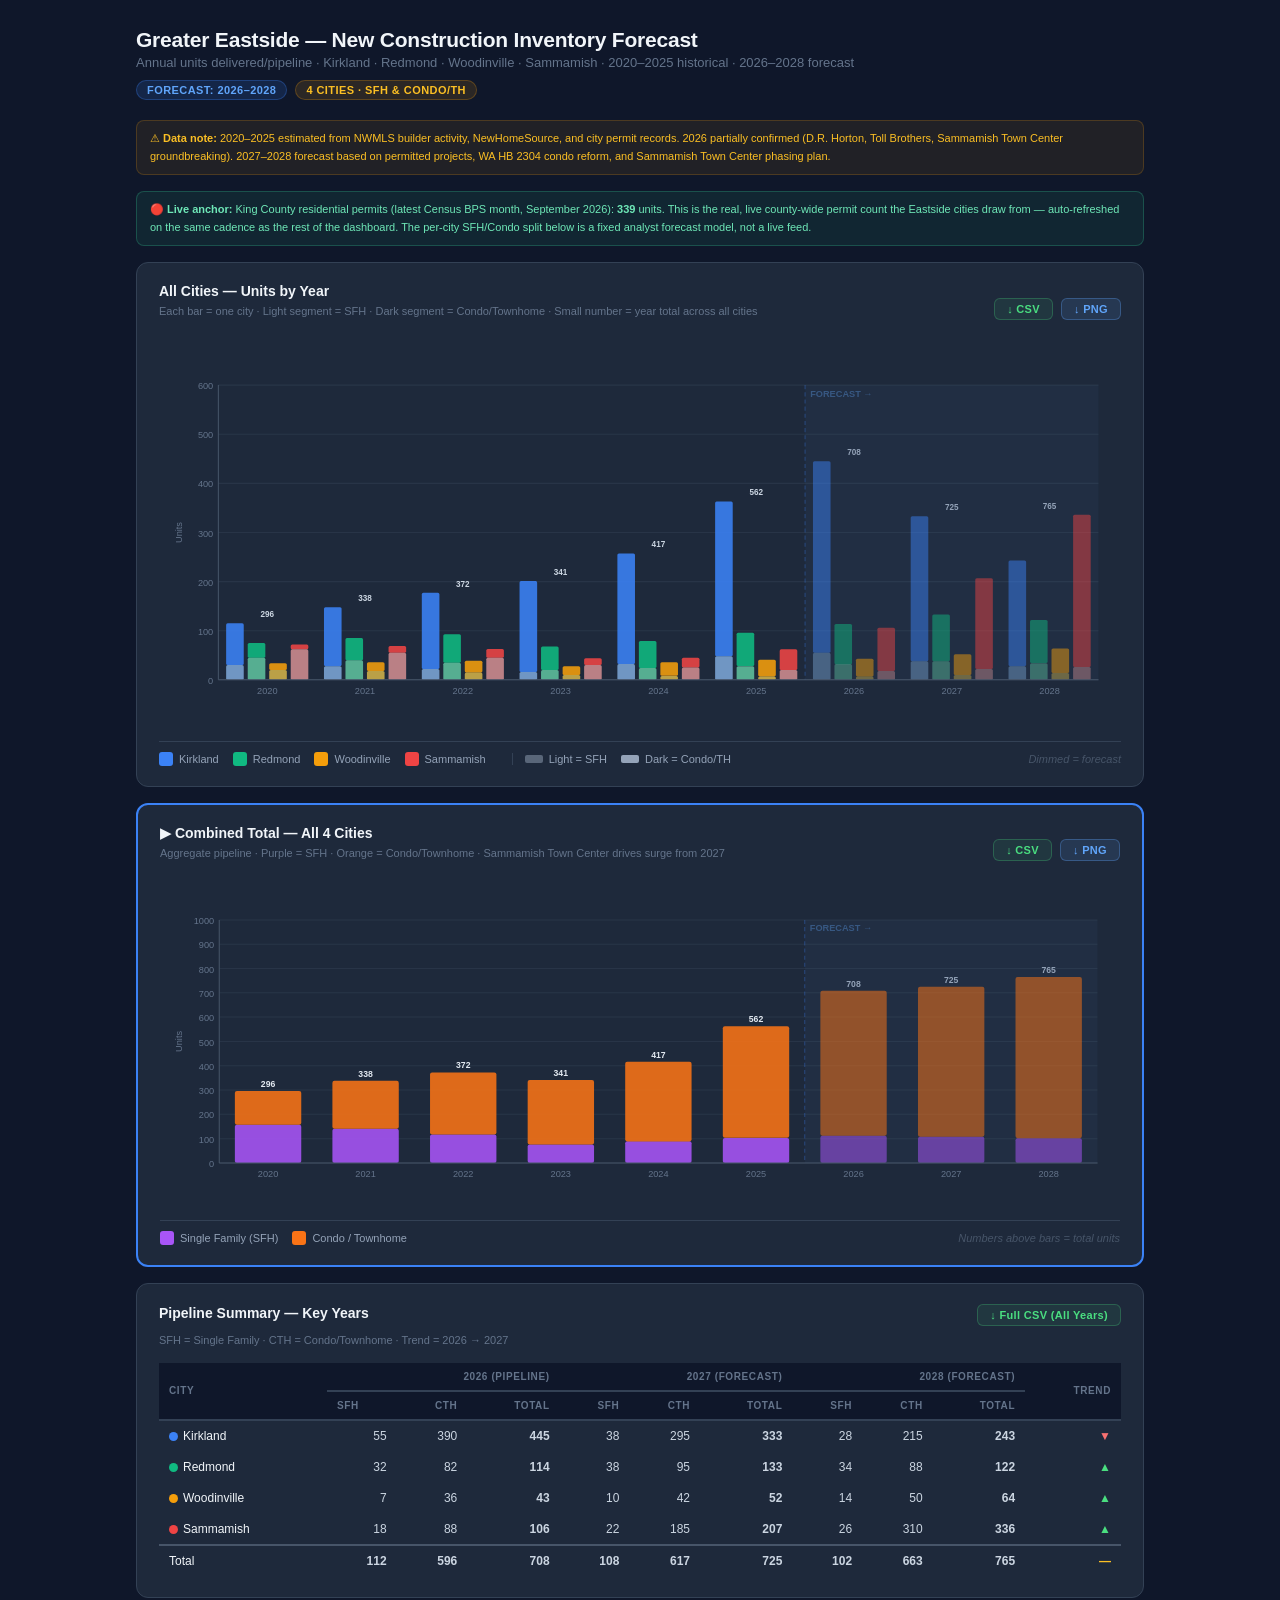
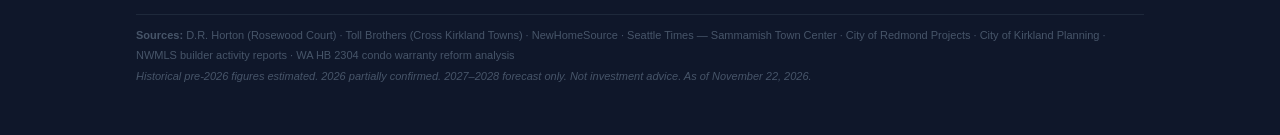
==== presentations/eastside_nc_forecast.html @ 2d275b0d "chore: auto-update economic data 2026-11-22 05:30 UTC" ====
<!DOCTYPE html>
<html lang="en">
<head>
<meta charset="UTF-8"/>
<title>Eastside New Construction Forecast 2026–2028</title>
<style>
*{margin:0;padding:0;box-sizing:border-box}
body{font-family:-apple-system,'Helvetica Neue',Arial,sans-serif;background:#0f172a;color:#e2e8f0;padding:28px 36px 48px;max-width:1080px;margin:0 auto}
h1{font-size:21px;font-weight:700;color:#f1f5f9;letter-spacing:-.01em}
.sub{font-size:13px;color:#64748b;margin-top:3px}
.badges{display:flex;gap:8px;margin-top:10px;flex-wrap:wrap}
.badge{font-size:11px;font-weight:600;padding:3px 10px;border-radius:20px;letter-spacing:.04em;text-transform:uppercase}
.bl{background:rgba(59,130,246,.15);color:#60a5fa;border:1px solid rgba(59,130,246,.3)}
.am{background:rgba(245,158,11,.12);color:#fbbf24;border:1px solid rgba(245,158,11,.25)}
.card{background:#1e293b;border:1px solid #334155;border-radius:12px;padding:20px 22px;margin-bottom:16px}
.card h2{font-size:14px;font-weight:600;color:#f1f5f9;margin-bottom:4px}
.csub{font-size:11px;color:#64748b;margin-bottom:14px;line-height:1.5}
.legrow{display:flex;gap:14px;margin-top:12px;padding-top:10px;border-top:1px solid #334155;flex-wrap:wrap;align-items:center}
.leg{display:flex;align-items:center;gap:6px;font-size:11px;color:#94a3b8}
.ll{width:14px;height:14px;border-radius:3px;flex-shrink:0}
.dlbtn{background:rgba(96,165,250,.12);border:1px solid rgba(96,165,250,.3);color:#60a5fa;font-size:11px;font-weight:600;padding:4px 12px;border-radius:6px;cursor:pointer;letter-spacing:.03em;flex-shrink:0}
.dlbtn:hover{background:rgba(96,165,250,.2)}
.csvbtn{background:rgba(74,222,128,.08);border:1px solid rgba(74,222,128,.25);color:#4ade80}
.csvbtn:hover{background:rgba(74,222,128,.16)}
.note{background:rgba(245,158,11,.08);border:1px solid rgba(245,158,11,.2);border-radius:8px;padding:9px 13px;font-size:11px;color:#fbbf24;margin-bottom:16px;line-height:1.6}
table{width:100%;border-collapse:collapse;font-size:12px}
th{background:#0f172a;color:#64748b;font-size:10px;text-transform:uppercase;letter-spacing:.06em;padding:8px 10px;text-align:right;border-bottom:2px solid #334155}
th:first-child{text-align:left}
td{padding:8px 10px;text-align:right;border-bottom:1px solid #1e293b;color:#cbd5e1}
td:first-child{text-align:left;color:#f1f5f9;font-weight:500}
.src{font-size:11px;color:#475569;line-height:1.9;padding-top:10px;border-top:1px solid #1e293b;margin-top:16px}
.src a{color:#60a5fa;text-decoration:none}
</style>
</head>
<body>

<div style="margin-bottom:20px">
  <h1>Greater Eastside — New Construction Inventory Forecast</h1>
  <div class="sub">Annual units delivered/pipeline &middot; Kirkland · Redmond · Woodinville · Sammamish &middot; 2020&ndash;2025 historical &middot; 2026&ndash;2028 forecast</div>
  <div class="badges">
    <span class="badge bl">Forecast: 2026&ndash;2028</span>
    <span class="badge am">4 Cities · SFH &amp; Condo/TH</span>
  </div>
</div>

<div class="note">
  &#9888; <strong>Data note:</strong> 2020&ndash;2025 estimated from NWMLS builder activity, NewHomeSource, and city permit records. 2026 partially confirmed (D.R. Horton, Toll Brothers, Sammamish Town Center groundbreaking). 2027&ndash;2028 forecast based on permitted projects, WA HB 2304 condo reform, and Sammamish Town Center phasing plan.
</div>

<!-- LIVE ANCHOR: auto-updated by scripts/update-data.js on the dashboard's data cadence -->
<div class="note" id="live-anchor" style="background:rgba(52,211,153,.08);border-color:rgba(52,211,153,.25);color:#6ee7b7" data-updated="2026-11-22">
  &#128308; <strong>Live anchor:</strong> King County residential permits (latest Census BPS month, <span id="kc-month">September 2026</span>): <strong id="kc-permits">339</strong> units.
  This is the real, live county-wide permit count the Eastside cities draw from &mdash; auto-refreshed on the same cadence as the rest of the dashboard. The per-city SFH/Condo split below is a fixed analyst forecast model, not a live feed.
</div>

<!-- CHART 1: GROUPED BY CITY -->
<div class="card">
  <div style="display:flex;align-items:center;justify-content:space-between;margin-bottom:2px">
    <div>
      <h2>All Cities — Units by Year</h2>
      <div class="csub">Each bar = one city &middot; Light segment = SFH &middot; Dark segment = Condo/Townhome &middot; Small number = year total across all cities</div>
    </div>
    <div style="display:flex;gap:8px">
      <button onclick="dlCSV('grouped')" class="dlbtn csvbtn">&#8595; CSV</button>
      <button onclick="dlChart('svg-grouped','Eastside_All_Cities_NC_Forecast.png')" class="dlbtn">&#8595; PNG</button>
    </div>
  </div>
  <svg id="svg-grouped" width="100%" viewBox="0 0 940 380" xmlns="http://www.w3.org/2000/svg"><line x1="58" y1="336.0" x2="918" y2="336.0" stroke="#334155" stroke-width="1" stroke-opacity="0.5"/><text x="53" y="340.0" text-anchor="end" fill="#64748b" font-size="9" font-family="-apple-system,sans-serif">0</text><line x1="58" y1="288.0" x2="918" y2="288.0" stroke="#334155" stroke-width="1" stroke-opacity="0.5"/><text x="53" y="292.0" text-anchor="end" fill="#64748b" font-size="9" font-family="-apple-system,sans-serif">100</text><line x1="58" y1="240.0" x2="918" y2="240.0" stroke="#334155" stroke-width="1" stroke-opacity="0.5"/><text x="53" y="244.0" text-anchor="end" fill="#64748b" font-size="9" font-family="-apple-system,sans-serif">200</text><line x1="58" y1="192.0" x2="918" y2="192.0" stroke="#334155" stroke-width="1" stroke-opacity="0.5"/><text x="53" y="196.0" text-anchor="end" fill="#64748b" font-size="9" font-family="-apple-system,sans-serif">300</text><line x1="58" y1="144.0" x2="918" y2="144.0" stroke="#334155" stroke-width="1" stroke-opacity="0.5"/><text x="53" y="148.0" text-anchor="end" fill="#64748b" font-size="9" font-family="-apple-system,sans-serif">400</text><line x1="58" y1="96.0" x2="918" y2="96.0" stroke="#334155" stroke-width="1" stroke-opacity="0.5"/><text x="53" y="100.0" text-anchor="end" fill="#64748b" font-size="9" font-family="-apple-system,sans-serif">500</text><line x1="58" y1="48.0" x2="918" y2="48.0" stroke="#334155" stroke-width="1" stroke-opacity="0.5"/><text x="53" y="52.0" text-anchor="end" fill="#64748b" font-size="9" font-family="-apple-system,sans-serif">600</text><rect x="631.3" y="48" width="286.7" height="288" fill="rgba(96,165,250,0.04)"/><line x1="631.3" y1="48" x2="631.3" y2="336" stroke="#3b82f6" stroke-width="1" stroke-dasharray="4,3" stroke-opacity="0.35"/><text x="636.3" y="60" fill="#60a5fa" fill-opacity="0.35" font-size="9" font-weight="600" font-family="-apple-system,sans-serif">FORECAST →</text><rect x="65.6" y="280.8" width="17.2" height="40.8" fill="#3b82f6" fill-opacity="0.88" rx="1.5"/><rect x="65.6" y="321.6" width="17.2" height="14.4" fill="#93c5fd" fill-opacity="0.7" rx="1.5"/><rect x="86.7" y="300.0" width="17.2" height="14.4" fill="#10b981" fill-opacity="0.88" rx="1.5"/><rect x="86.7" y="314.4" width="17.2" height="21.6" fill="#6ee7b7" fill-opacity="0.7" rx="1.5"/><rect x="107.7" y="319.7" width="17.2" height="6.7" fill="#f59e0b" fill-opacity="0.88" rx="1.5"/><rect x="107.7" y="326.4" width="17.2" height="9.6" fill="#fcd34d" fill-opacity="0.7" rx="1.5"/><rect x="128.7" y="301.4" width="17.2" height="4.8" fill="#ef4444" fill-opacity="0.88" rx="1.5"/><rect x="128.7" y="306.2" width="17.2" height="29.8" fill="#fca5a5" fill-opacity="0.7" rx="1.5"/><rect x="161.2" y="265.0" width="17.2" height="57.6" fill="#3b82f6" fill-opacity="0.88" rx="1.5"/><rect x="161.2" y="322.6" width="17.2" height="13.4" fill="#93c5fd" fill-opacity="0.7" rx="1.5"/><rect x="182.2" y="295.2" width="17.2" height="21.6" fill="#10b981" fill-opacity="0.88" rx="1.5"/><rect x="182.2" y="316.8" width="17.2" height="19.2" fill="#6ee7b7" fill-opacity="0.7" rx="1.5"/><rect x="203.2" y="318.7" width="17.2" height="8.6" fill="#f59e0b" fill-opacity="0.88" rx="1.5"/><rect x="203.2" y="327.4" width="17.2" height="8.6" fill="#fcd34d" fill-opacity="0.7" rx="1.5"/><rect x="224.3" y="302.9" width="17.2" height="6.7" fill="#ef4444" fill-opacity="0.88" rx="1.5"/><rect x="224.3" y="309.6" width="17.2" height="26.4" fill="#fca5a5" fill-opacity="0.7" rx="1.5"/><rect x="256.8" y="251.0" width="17.2" height="74.4" fill="#3b82f6" fill-opacity="0.88" rx="1.5"/><rect x="256.8" y="325.4" width="17.2" height="10.6" fill="#93c5fd" fill-opacity="0.7" rx="1.5"/><rect x="277.8" y="291.4" width="17.2" height="27.8" fill="#10b981" fill-opacity="0.88" rx="1.5"/><rect x="277.8" y="319.2" width="17.2" height="16.8" fill="#6ee7b7" fill-opacity="0.7" rx="1.5"/><rect x="298.8" y="317.3" width="17.2" height="11.5" fill="#f59e0b" fill-opacity="0.88" rx="1.5"/><rect x="298.8" y="328.8" width="17.2" height="7.2" fill="#fcd34d" fill-opacity="0.7" rx="1.5"/><rect x="319.8" y="305.8" width="17.2" height="8.6" fill="#ef4444" fill-opacity="0.88" rx="1.5"/><rect x="319.8" y="314.4" width="17.2" height="21.6" fill="#fca5a5" fill-opacity="0.7" rx="1.5"/><rect x="352.3" y="239.5" width="17.2" height="88.8" fill="#3b82f6" fill-opacity="0.88" rx="1.5"/><rect x="352.3" y="328.3" width="17.2" height="7.7" fill="#93c5fd" fill-opacity="0.7" rx="1.5"/><rect x="373.3" y="303.4" width="17.2" height="23.0" fill="#10b981" fill-opacity="0.88" rx="1.5"/><rect x="373.3" y="326.4" width="17.2" height="9.6" fill="#6ee7b7" fill-opacity="0.7" rx="1.5"/><rect x="394.4" y="322.6" width="17.2" height="8.6" fill="#f59e0b" fill-opacity="0.88" rx="1.5"/><rect x="394.4" y="331.2" width="17.2" height="4.8" fill="#fcd34d" fill-opacity="0.7" rx="1.5"/><rect x="415.4" y="314.9" width="17.2" height="6.7" fill="#ef4444" fill-opacity="0.88" rx="1.5"/><rect x="415.4" y="321.6" width="17.2" height="14.4" fill="#fca5a5" fill-opacity="0.7" rx="1.5"/><rect x="447.9" y="212.6" width="17.2" height="108.0" fill="#3b82f6" fill-opacity="0.88" rx="1.5"/><rect x="447.9" y="320.6" width="17.2" height="15.4" fill="#93c5fd" fill-opacity="0.7" rx="1.5"/><rect x="468.9" y="298.1" width="17.2" height="26.4" fill="#10b981" fill-opacity="0.88" rx="1.5"/><rect x="468.9" y="324.5" width="17.2" height="11.5" fill="#6ee7b7" fill-opacity="0.7" rx="1.5"/><rect x="489.9" y="318.7" width="17.2" height="13.4" fill="#f59e0b" fill-opacity="0.88" rx="1.5"/><rect x="489.9" y="332.2" width="17.2" height="3.8" fill="#fcd34d" fill-opacity="0.7" rx="1.5"/><rect x="510.9" y="314.4" width="17.2" height="9.6" fill="#ef4444" fill-opacity="0.88" rx="1.5"/><rect x="510.9" y="324.0" width="17.2" height="12.0" fill="#fca5a5" fill-opacity="0.7" rx="1.5"/><rect x="543.4" y="161.8" width="17.2" height="151.2" fill="#3b82f6" fill-opacity="0.88" rx="1.5"/><rect x="543.4" y="313.0" width="17.2" height="23.0" fill="#93c5fd" fill-opacity="0.7" rx="1.5"/><rect x="564.4" y="289.9" width="17.2" height="32.6" fill="#10b981" fill-opacity="0.88" rx="1.5"/><rect x="564.4" y="322.6" width="17.2" height="13.4" fill="#6ee7b7" fill-opacity="0.7" rx="1.5"/><rect x="585.5" y="316.3" width="17.2" height="16.3" fill="#f59e0b" fill-opacity="0.88" rx="1.5"/><rect x="585.5" y="332.6" width="17.2" height="3.4" fill="#fcd34d" fill-opacity="0.7" rx="1.5"/><rect x="606.5" y="306.2" width="17.2" height="20.2" fill="#ef4444" fill-opacity="0.88" rx="1.5"/><rect x="606.5" y="326.4" width="17.2" height="9.6" fill="#fca5a5" fill-opacity="0.7" rx="1.5"/><rect x="639.0" y="122.4" width="17.2" height="187.2" fill="#3b82f6" fill-opacity="0.48" rx="1.5"/><rect x="639.0" y="309.6" width="17.2" height="26.4" fill="#93c5fd" fill-opacity="0.35" rx="1.5"/><rect x="660.0" y="281.3" width="17.2" height="39.4" fill="#10b981" fill-opacity="0.48" rx="1.5"/><rect x="660.0" y="320.6" width="17.2" height="15.4" fill="#6ee7b7" fill-opacity="0.35" rx="1.5"/><rect x="681.0" y="315.4" width="17.2" height="17.3" fill="#f59e0b" fill-opacity="0.48" rx="1.5"/><rect x="681.0" y="332.6" width="17.2" height="3.4" fill="#fcd34d" fill-opacity="0.35" rx="1.5"/><rect x="702.0" y="285.1" width="17.2" height="42.2" fill="#ef4444" fill-opacity="0.48" rx="1.5"/><rect x="702.0" y="327.4" width="17.2" height="8.6" fill="#fca5a5" fill-opacity="0.35" rx="1.5"/><rect x="734.5" y="176.2" width="17.2" height="141.6" fill="#3b82f6" fill-opacity="0.48" rx="1.5"/><rect x="734.5" y="317.8" width="17.2" height="18.2" fill="#93c5fd" fill-opacity="0.35" rx="1.5"/><rect x="755.6" y="272.2" width="17.2" height="45.6" fill="#10b981" fill-opacity="0.48" rx="1.5"/><rect x="755.6" y="317.8" width="17.2" height="18.2" fill="#6ee7b7" fill-opacity="0.35" rx="1.5"/><rect x="776.6" y="311.0" width="17.2" height="20.2" fill="#f59e0b" fill-opacity="0.48" rx="1.5"/><rect x="776.6" y="331.2" width="17.2" height="4.8" fill="#fcd34d" fill-opacity="0.35" rx="1.5"/><rect x="797.6" y="236.6" width="17.2" height="88.8" fill="#ef4444" fill-opacity="0.48" rx="1.5"/><rect x="797.6" y="325.4" width="17.2" height="10.6" fill="#fca5a5" fill-opacity="0.35" rx="1.5"/><rect x="830.1" y="219.4" width="17.2" height="103.2" fill="#3b82f6" fill-opacity="0.48" rx="1.5"/><rect x="830.1" y="322.6" width="17.2" height="13.4" fill="#93c5fd" fill-opacity="0.35" rx="1.5"/><rect x="851.1" y="277.4" width="17.2" height="42.2" fill="#10b981" fill-opacity="0.48" rx="1.5"/><rect x="851.1" y="319.7" width="17.2" height="16.3" fill="#6ee7b7" fill-opacity="0.35" rx="1.5"/><rect x="872.1" y="305.3" width="17.2" height="24.0" fill="#f59e0b" fill-opacity="0.48" rx="1.5"/><rect x="872.1" y="329.3" width="17.2" height="6.7" fill="#fcd34d" fill-opacity="0.35" rx="1.5"/><rect x="893.2" y="174.7" width="17.2" height="148.8" fill="#ef4444" fill-opacity="0.48" rx="1.5"/><rect x="893.2" y="323.5" width="17.2" height="12.5" fill="#fca5a5" fill-opacity="0.35" rx="1.5"/><text x="105.8" y="274.8" text-anchor="middle" fill="#cbd5e1" font-size="8" font-weight="600" font-family="-apple-system,sans-serif">296</text><text x="201.3" y="259.0" text-anchor="middle" fill="#cbd5e1" font-size="8" font-weight="600" font-family="-apple-system,sans-serif">338</text><text x="296.9" y="245.0" text-anchor="middle" fill="#cbd5e1" font-size="8" font-weight="600" font-family="-apple-system,sans-serif">372</text><text x="392.4" y="233.5" text-anchor="middle" fill="#cbd5e1" font-size="8" font-weight="600" font-family="-apple-system,sans-serif">341</text><text x="488.0" y="206.6" text-anchor="middle" fill="#cbd5e1" font-size="8" font-weight="600" font-family="-apple-system,sans-serif">417</text><text x="583.6" y="155.8" text-anchor="middle" fill="#cbd5e1" font-size="8" font-weight="600" font-family="-apple-system,sans-serif">562</text><text x="679.1" y="116.4" text-anchor="middle" fill="#94a3b8" font-size="8" font-weight="600" font-family="-apple-system,sans-serif">708</text><text x="774.7" y="170.2" text-anchor="middle" fill="#94a3b8" font-size="8" font-weight="600" font-family="-apple-system,sans-serif">725</text><text x="870.2" y="168.7" text-anchor="middle" fill="#94a3b8" font-size="8" font-weight="600" font-family="-apple-system,sans-serif">765</text><text x="105.8" y="350" text-anchor="middle" fill="#64748b" font-size="9" font-family="-apple-system,sans-serif">2020</text><text x="201.3" y="350" text-anchor="middle" fill="#64748b" font-size="9" font-family="-apple-system,sans-serif">2021</text><text x="296.9" y="350" text-anchor="middle" fill="#64748b" font-size="9" font-family="-apple-system,sans-serif">2022</text><text x="392.4" y="350" text-anchor="middle" fill="#64748b" font-size="9" font-family="-apple-system,sans-serif">2023</text><text x="488.0" y="350" text-anchor="middle" fill="#64748b" font-size="9" font-family="-apple-system,sans-serif">2024</text><text x="583.6" y="350" text-anchor="middle" fill="#64748b" font-size="9" font-family="-apple-system,sans-serif">2025</text><text x="679.1" y="350" text-anchor="middle" fill="#64748b" font-size="9" font-family="-apple-system,sans-serif">2026</text><text x="774.7" y="350" text-anchor="middle" fill="#64748b" font-size="9" font-family="-apple-system,sans-serif">2027</text><text x="870.2" y="350" text-anchor="middle" fill="#64748b" font-size="9" font-family="-apple-system,sans-serif">2028</text><line x1="58" y1="48" x2="58" y2="336" stroke="#475569" stroke-width="1"/><line x1="58" y1="336" x2="918" y2="336" stroke="#475569" stroke-width="1"/><text x="18" y="196" text-anchor="middle" fill="#64748b" font-size="9" font-family="-apple-system,sans-serif" transform="rotate(-90,18,192)">Units</text></svg>
  <div class="legrow">
    <div class="leg"><div class="ll" style="background:#3b82f6"></div>Kirkland</div><div class="leg"><div class="ll" style="background:#10b981"></div>Redmond</div><div class="leg"><div class="ll" style="background:#f59e0b"></div>Woodinville</div><div class="leg"><div class="ll" style="background:#ef4444"></div>Sammamish</div>
    <div class="leg" style="margin-left:12px;padding-left:12px;border-left:1px solid #334155">
      <div style="width:18px;height:8px;background:#94a3b8;opacity:.5;border-radius:2px"></div>Light = SFH
    </div>
    <div class="leg">
      <div style="width:18px;height:8px;background:#94a3b8;border-radius:2px"></div>Dark = Condo/TH
    </div>
    <div class="leg" style="margin-left:auto;font-style:italic;color:#475569">Dimmed = forecast</div>
  </div>
</div>

<!-- CHART 2: COMBINED TOTALS -->
<div class="card" style="border:2px solid #3b82f6">
  <div style="display:flex;align-items:center;justify-content:space-between;margin-bottom:2px">
    <div>
      <h2>&#9654; Combined Total — All 4 Cities</h2>
      <div class="csub">Aggregate pipeline &middot; Purple = SFH &middot; Orange = Condo/Townhome &middot; Sammamish Town Center drives surge from 2027</div>
    </div>
    <div style="display:flex;gap:8px">
      <button onclick="dlCSV('combined')" class="dlbtn csvbtn">&#8595; CSV</button>
      <button onclick="dlChart('svg-combined','Eastside_Combined_NC_Forecast.png')" class="dlbtn">&#8595; PNG</button>
    </div>
  </div>
  <svg id="svg-combined" width="100%" viewBox="0 0 940 320" xmlns="http://www.w3.org/2000/svg"><line x1="58" y1="280.0" x2="918" y2="280.0" stroke="#334155" stroke-width="1" stroke-opacity="0.5"/><text x="53" y="284.0" text-anchor="end" fill="#64748b" font-size="9" font-family="-apple-system,sans-serif">0</text><line x1="58" y1="256.2" x2="918" y2="256.2" stroke="#334155" stroke-width="1" stroke-opacity="0.5"/><text x="53" y="260.2" text-anchor="end" fill="#64748b" font-size="9" font-family="-apple-system,sans-serif">100</text><line x1="58" y1="232.4" x2="918" y2="232.4" stroke="#334155" stroke-width="1" stroke-opacity="0.5"/><text x="53" y="236.4" text-anchor="end" fill="#64748b" font-size="9" font-family="-apple-system,sans-serif">200</text><line x1="58" y1="208.6" x2="918" y2="208.6" stroke="#334155" stroke-width="1" stroke-opacity="0.5"/><text x="53" y="212.6" text-anchor="end" fill="#64748b" font-size="9" font-family="-apple-system,sans-serif">300</text><line x1="58" y1="184.8" x2="918" y2="184.8" stroke="#334155" stroke-width="1" stroke-opacity="0.5"/><text x="53" y="188.8" text-anchor="end" fill="#64748b" font-size="9" font-family="-apple-system,sans-serif">400</text><line x1="58" y1="161.0" x2="918" y2="161.0" stroke="#334155" stroke-width="1" stroke-opacity="0.5"/><text x="53" y="165.0" text-anchor="end" fill="#64748b" font-size="9" font-family="-apple-system,sans-serif">500</text><line x1="58" y1="137.2" x2="918" y2="137.2" stroke="#334155" stroke-width="1" stroke-opacity="0.5"/><text x="53" y="141.2" text-anchor="end" fill="#64748b" font-size="9" font-family="-apple-system,sans-serif">600</text><line x1="58" y1="113.4" x2="918" y2="113.4" stroke="#334155" stroke-width="1" stroke-opacity="0.5"/><text x="53" y="117.4" text-anchor="end" fill="#64748b" font-size="9" font-family="-apple-system,sans-serif">700</text><line x1="58" y1="89.6" x2="918" y2="89.6" stroke="#334155" stroke-width="1" stroke-opacity="0.5"/><text x="53" y="93.6" text-anchor="end" fill="#64748b" font-size="9" font-family="-apple-system,sans-serif">800</text><line x1="58" y1="65.8" x2="918" y2="65.8" stroke="#334155" stroke-width="1" stroke-opacity="0.5"/><text x="53" y="69.8" text-anchor="end" fill="#64748b" font-size="9" font-family="-apple-system,sans-serif">900</text><line x1="58" y1="42.0" x2="918" y2="42.0" stroke="#334155" stroke-width="1" stroke-opacity="0.5"/><text x="53" y="46.0" text-anchor="end" fill="#64748b" font-size="9" font-family="-apple-system,sans-serif">1000</text><rect x="631.3" y="42" width="286.7" height="238" fill="rgba(96,165,250,0.04)"/><line x1="631.3" y1="42" x2="631.3" y2="280" stroke="#3b82f6" stroke-width="1" stroke-dasharray="4,3" stroke-opacity="0.35"/><text x="636.3" y="53" fill="#60a5fa" fill-opacity="0.35" font-size="9" font-weight="600" font-family="-apple-system,sans-serif">FORECAST →</text><rect x="73.3" y="242.6" width="65.0" height="37.4" fill="#a855f7" fill-opacity="0.88" rx="2"/><rect x="73.3" y="209.6" width="65.0" height="33.1" fill="#f97316" fill-opacity="0.88" rx="2"/><text x="105.8" y="205.6" text-anchor="middle" fill="#e2e8f0" font-size="8.5" font-weight="600" font-family="-apple-system,sans-serif">296</text><rect x="168.8" y="246.4" width="65.0" height="33.6" fill="#a855f7" fill-opacity="0.88" rx="2"/><rect x="168.8" y="199.6" width="65.0" height="46.9" fill="#f97316" fill-opacity="0.88" rx="2"/><text x="201.3" y="195.6" text-anchor="middle" fill="#e2e8f0" font-size="8.5" font-weight="600" font-family="-apple-system,sans-serif">338</text><rect x="264.4" y="252.2" width="65.0" height="27.8" fill="#a855f7" fill-opacity="0.88" rx="2"/><rect x="264.4" y="191.5" width="65.0" height="60.7" fill="#f97316" fill-opacity="0.88" rx="2"/><text x="296.9" y="187.5" text-anchor="middle" fill="#e2e8f0" font-size="8.5" font-weight="600" font-family="-apple-system,sans-serif">372</text><rect x="360.0" y="261.9" width="65.0" height="18.1" fill="#a855f7" fill-opacity="0.88" rx="2"/><rect x="360.0" y="198.8" width="65.0" height="63.1" fill="#f97316" fill-opacity="0.88" rx="2"/><text x="392.4" y="194.8" text-anchor="middle" fill="#e2e8f0" font-size="8.5" font-weight="600" font-family="-apple-system,sans-serif">341</text><rect x="455.5" y="258.8" width="65.0" height="21.2" fill="#a855f7" fill-opacity="0.88" rx="2"/><rect x="455.5" y="180.8" width="65.0" height="78.1" fill="#f97316" fill-opacity="0.88" rx="2"/><text x="488.0" y="176.8" text-anchor="middle" fill="#e2e8f0" font-size="8.5" font-weight="600" font-family="-apple-system,sans-serif">417</text><rect x="551.1" y="255.5" width="65.0" height="24.5" fill="#a855f7" fill-opacity="0.88" rx="2"/><rect x="551.1" y="146.2" width="65.0" height="109.2" fill="#f97316" fill-opacity="0.88" rx="2"/><text x="583.6" y="142.2" text-anchor="middle" fill="#e2e8f0" font-size="8.5" font-weight="600" font-family="-apple-system,sans-serif">562</text><rect x="646.6" y="253.3" width="65.0" height="26.7" fill="#a855f7" fill-opacity="0.52" rx="2"/><rect x="646.6" y="111.5" width="65.0" height="141.8" fill="#f97316" fill-opacity="0.52" rx="2"/><text x="679.1" y="107.5" text-anchor="middle" fill="#94a3b8" font-size="8.5" font-weight="600" font-family="-apple-system,sans-serif">708</text><rect x="742.2" y="254.3" width="65.0" height="25.7" fill="#a855f7" fill-opacity="0.52" rx="2"/><rect x="742.2" y="107.5" width="65.0" height="146.8" fill="#f97316" fill-opacity="0.52" rx="2"/><text x="774.7" y="103.5" text-anchor="middle" fill="#94a3b8" font-size="8.5" font-weight="600" font-family="-apple-system,sans-serif">725</text><rect x="837.7" y="255.7" width="65.0" height="24.3" fill="#a855f7" fill-opacity="0.52" rx="2"/><rect x="837.7" y="97.9" width="65.0" height="157.8" fill="#f97316" fill-opacity="0.52" rx="2"/><text x="870.2" y="93.9" text-anchor="middle" fill="#94a3b8" font-size="8.5" font-weight="600" font-family="-apple-system,sans-serif">765</text><text x="105.8" y="294" text-anchor="middle" fill="#64748b" font-size="9" font-family="-apple-system,sans-serif">2020</text><text x="201.3" y="294" text-anchor="middle" fill="#64748b" font-size="9" font-family="-apple-system,sans-serif">2021</text><text x="296.9" y="294" text-anchor="middle" fill="#64748b" font-size="9" font-family="-apple-system,sans-serif">2022</text><text x="392.4" y="294" text-anchor="middle" fill="#64748b" font-size="9" font-family="-apple-system,sans-serif">2023</text><text x="488.0" y="294" text-anchor="middle" fill="#64748b" font-size="9" font-family="-apple-system,sans-serif">2024</text><text x="583.6" y="294" text-anchor="middle" fill="#64748b" font-size="9" font-family="-apple-system,sans-serif">2025</text><text x="679.1" y="294" text-anchor="middle" fill="#64748b" font-size="9" font-family="-apple-system,sans-serif">2026</text><text x="774.7" y="294" text-anchor="middle" fill="#64748b" font-size="9" font-family="-apple-system,sans-serif">2027</text><text x="870.2" y="294" text-anchor="middle" fill="#64748b" font-size="9" font-family="-apple-system,sans-serif">2028</text><line x1="58" y1="42" x2="58" y2="280" stroke="#475569" stroke-width="1"/><line x1="58" y1="280" x2="918" y2="280" stroke="#475569" stroke-width="1"/><text x="18" y="165" text-anchor="middle" fill="#64748b" font-size="9" font-family="-apple-system,sans-serif" transform="rotate(-90,18,161)">Units</text></svg>
  <div class="legrow">
    <div class="leg"><div class="ll" style="background:#a855f7"></div>Single Family (SFH)</div>
    <div class="leg"><div class="ll" style="background:#f97316"></div>Condo / Townhome</div>
    <div class="leg" style="margin-left:auto;font-style:italic;color:#475569">Numbers above bars = total units</div>
  </div>
</div>

<!-- SUMMARY TABLE -->
<div class="card">
  <div style="display:flex;align-items:center;justify-content:space-between;margin-bottom:6px">
    <h2>Pipeline Summary — Key Years</h2>
    <button onclick="dlAllCSV()" class="dlbtn csvbtn">&#8595; Full CSV (All Years)</button>
  </div>
  <div class="csub">SFH = Single Family &middot; CTH = Condo/Townhome &middot; Trend = 2026 → 2027</div>
  <table>
    <thead>
      <tr>
        <th rowspan="2" style="text-align:left">City</th>
        <th colspan="3">2026 (Pipeline)</th>
        <th colspan="3">2027 (Forecast)</th>
        <th colspan="3">2028 (Forecast)</th>
        <th rowspan="2">Trend</th>
      </tr>
      <tr>
        <th>SFH</th><th>CTH</th><th>Total</th>
        <th>SFH</th><th>CTH</th><th>Total</th>
        <th>SFH</th><th>CTH</th><th>Total</th>
      </tr>
    </thead>
    <tbody><tr><td><span style="display:inline-block;width:9px;height:9px;border-radius:50%;background:#3b82f6;margin-right:5px;vertical-align:middle"></span>Kirkland</td><td>55</td><td>390</td><td><strong>445</strong></td><td>38</td><td>295</td><td><strong>333</strong></td><td>28</td><td>215</td><td><strong>243</strong></td><td style="color:#f87171;font-weight:700">▼</td></tr><tr><td><span style="display:inline-block;width:9px;height:9px;border-radius:50%;background:#10b981;margin-right:5px;vertical-align:middle"></span>Redmond</td><td>32</td><td>82</td><td><strong>114</strong></td><td>38</td><td>95</td><td><strong>133</strong></td><td>34</td><td>88</td><td><strong>122</strong></td><td style="color:#4ade80;font-weight:700">▲</td></tr><tr><td><span style="display:inline-block;width:9px;height:9px;border-radius:50%;background:#f59e0b;margin-right:5px;vertical-align:middle"></span>Woodinville</td><td>7</td><td>36</td><td><strong>43</strong></td><td>10</td><td>42</td><td><strong>52</strong></td><td>14</td><td>50</td><td><strong>64</strong></td><td style="color:#4ade80;font-weight:700">▲</td></tr><tr><td><span style="display:inline-block;width:9px;height:9px;border-radius:50%;background:#ef4444;margin-right:5px;vertical-align:middle"></span>Sammamish</td><td>18</td><td>88</td><td><strong>106</strong></td><td>22</td><td>185</td><td><strong>207</strong></td><td>26</td><td>310</td><td><strong>336</strong></td><td style="color:#4ade80;font-weight:700">▲</td></tr><tr style="border-top:2px solid #475569;font-weight:700;color:#f1f5f9">
  <td>Total</td>
  <td>112</td><td>596</td><td><strong>708</strong></td>
  <td>108</td><td>617</td><td><strong>725</strong></td>
  <td>102</td><td>663</td><td><strong>765</strong></td>
  <td style="color:#fbbf24">—</td>
</tr></tbody>
  </table>
</div>

<div class="src">
  <strong>Sources:</strong>
  D.R. Horton (Rosewood Court) &middot; Toll Brothers (Cross Kirkland Towns) &middot; NewHomeSource &middot;
  Seattle Times — Sammamish Town Center &middot; City of Redmond Projects &middot; City of Kirkland Planning &middot;
  NWMLS builder activity reports &middot; WA HB 2304 condo warranty reform analysis
  <br><em>Historical pre-2026 figures estimated. 2026 partially confirmed. 2027–2028 forecast only. Not investment advice. As of <span id="asof-date">November 22, 2026</span>.</em>
</div>

<script>
const CHART_DATA = {
  "Kirkland": { city: "Kirkland", sfh: [30, 28, 22, 16, 32, 48, 55, 38, 28], cth: [85, 120, 155, 185, 225, 315, 390, 295, 215] },
  "Redmond": { city: "Redmond", sfh: [45, 40, 35, 20, 24, 28, 32, 38, 34], cth: [30, 45, 58, 48, 55, 68, 82, 95, 88] },
  "Woodinville": { city: "Woodinville", sfh: [20, 18, 15, 10, 8, 7, 7, 10, 14], cth: [14, 18, 24, 18, 28, 34, 36, 42, 50] },
  "Sammamish": { city: "Sammamish", sfh: [62, 55, 45, 30, 25, 20, 18, 22, 26], cth: [10, 14, 18, 14, 20, 42, 88, 185, 310] },
  "Combined": { city: "Combined (All 4 Cities)", sfh: [157, 141, 117, 76, 89, 103, 112, 108, 102], cth: [139, 197, 255, 265, 328, 459, 596, 617, 663] },
};
const YEARS = [2020, 2021, 2022, 2023, 2024, 2025, 2026, 2027, 2028];
const FS_IDX = 6;

const CITY_COLORS = {
  Kirkland: '#3b82f6', Redmond: '#10b981', Woodinville: '#f59e0b', Sammamish: '#ef4444'
};

function makeCSV(key) {
  if (key === 'grouped') {
    var rows = [['City','Year','SFH_Units','Condo_TH_Units','Total_Units','Type']];
    ['Kirkland','Redmond','Woodinville','Sammamish'].forEach(function(city) {
      var d = CHART_DATA[city];
      YEARS.forEach(function(yr,i) {
        var type = i >= FS_IDX ? (i===FS_IDX ? 'Pipeline/Confirmed':'Forecast') : 'Historical';
        rows.push(['"'+city+'"',yr,d.sfh[i],d.cth[i],d.sfh[i]+d.cth[i],type]);
      });
    });
    return rows.map(function(r){return r.join(',');}).join('\n');
  } else {
    var d = CHART_DATA['Combined'];
    var rows = [['Year','SFH_Units','Condo_TH_Units','Total_Units','Type']];
    YEARS.forEach(function(yr,i) {
      var type = i >= FS_IDX ? (i===FS_IDX ? 'Pipeline/Confirmed':'Forecast') : 'Historical';
      rows.push([yr,d.sfh[i],d.cth[i],d.sfh[i]+d.cth[i],type]);
    });
    return rows.map(function(r){return r.join(',');}).join('\n');
  }
}

function dlCSV(key) {
  var csv  = makeCSV(key);
  var name = key==='grouped' ? 'Eastside_All_Cities_NC_Forecast.csv' : 'Eastside_Combined_NC_Forecast.csv';
  var blob = new Blob([csv], {type:'text/csv;charset=utf-8;'});
  var a = document.createElement('a');
  a.href = URL.createObjectURL(blob); a.download = name;
  document.body.appendChild(a); a.click(); document.body.removeChild(a);
}

function dlAllCSV() {
  var csv = makeCSV('grouped');
  var blob = new Blob([csv], {type:'text/csv;charset=utf-8;'});
  var a = document.createElement('a');
  a.href = URL.createObjectURL(blob); a.download = 'Eastside_NC_Forecast_All_Years.csv';
  document.body.appendChild(a); a.click(); document.body.removeChild(a);
}

function dlChart(svgId, filename) {
  var svg = document.getElementById(svgId);
  if (!svg) return;
  var vb = (svg.getAttribute('viewBox')||'0 0 940 380').split(' ');
  var vw = parseFloat(vb[2]), vh = parseFloat(vb[3]), scale = 2;
  var clone = svg.cloneNode(true);
  clone.setAttribute('width', vw); clone.setAttribute('height', vh);
  var svgStr = new XMLSerializer().serializeToString(clone);
  if (svgStr.indexOf('xmlns=') === -1)
    svgStr = svgStr.replace('<svg','<svg xmlns="http://www.w3.org/2000/svg"');
  var blob = new Blob([svgStr], {type:'image/svg+xml;charset=utf-8'});
  var url = URL.createObjectURL(blob);
  var img = new Image();
  img.onload = function() {
    var canvas = document.createElement('canvas');
    canvas.width = vw*scale; canvas.height = vh*scale;
    var ctx = canvas.getContext('2d');
    ctx.fillStyle = '#1e293b'; ctx.fillRect(0,0,canvas.width,canvas.height);
    ctx.scale(scale,scale); ctx.drawImage(img,0,0,vw,vh);
    URL.revokeObjectURL(url);
    var a = document.createElement('a');
    a.download = filename; a.href = canvas.toDataURL('image/png');
    document.body.appendChild(a); a.click(); document.body.removeChild(a);
  };
  img.onerror = function() {
    URL.revokeObjectURL(url);
    var a = document.createElement('a');
    a.download = filename.replace('.png','.svg');
    a.href = URL.createObjectURL(new Blob([svgStr],{type:'image/svg+xml'}));
    document.body.appendChild(a); a.click(); document.body.removeChild(a);
  };
  img.src = url;
}
</script>
</body>
</html>
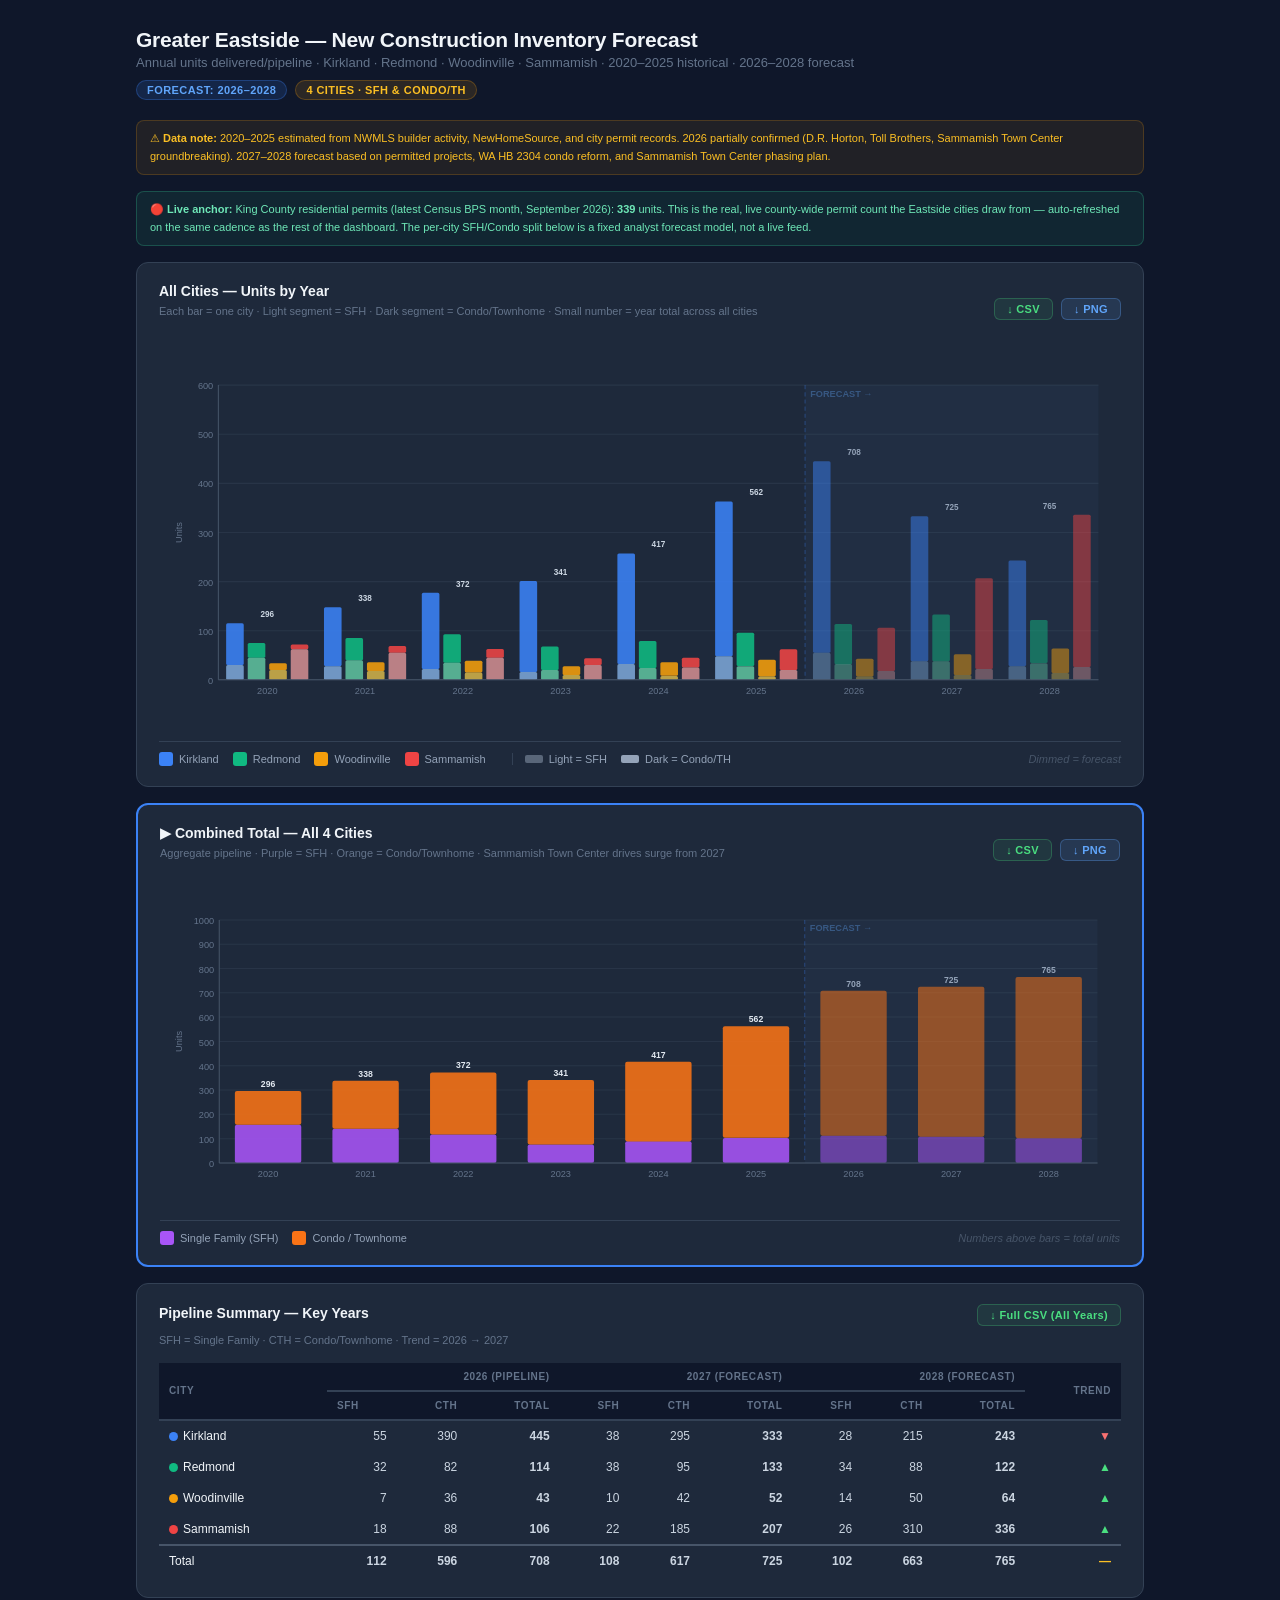
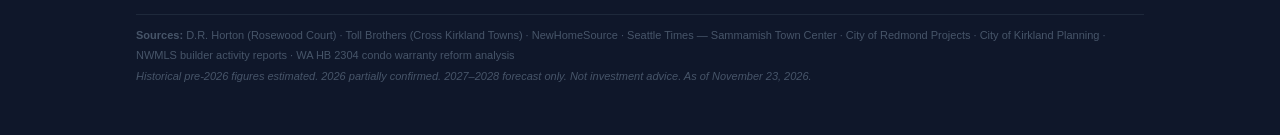
==== commit 3405fa0e: "chore: auto-update economic data 2026-11-23 06:06 UTC" ====
--- a/presentations/eastside_nc_forecast.html
+++ b/presentations/eastside_nc_forecast.html
@@ -48,7 +48,7 @@
 </div>
 
 <!-- LIVE ANCHOR: auto-updated by scripts/update-data.js on the dashboard's data cadence -->
-<div class="note" id="live-anchor" style="background:rgba(52,211,153,.08);border-color:rgba(52,211,153,.25);color:#6ee7b7" data-updated="2026-11-22">
+<div class="note" id="live-anchor" style="background:rgba(52,211,153,.08);border-color:rgba(52,211,153,.25);color:#6ee7b7" data-updated="2026-11-23">
   &#128308; <strong>Live anchor:</strong> King County residential permits (latest Census BPS month, <span id="kc-month">September 2026</span>): <strong id="kc-permits">339</strong> units.
   This is the real, live county-wide permit count the Eastside cities draw from &mdash; auto-refreshed on the same cadence as the rest of the dashboard. The per-city SFH/Condo split below is a fixed analyst forecast model, not a live feed.
 </div>
@@ -135,7 +135,7 @@
   D.R. Horton (Rosewood Court) &middot; Toll Brothers (Cross Kirkland Towns) &middot; NewHomeSource &middot;
   Seattle Times — Sammamish Town Center &middot; City of Redmond Projects &middot; City of Kirkland Planning &middot;
   NWMLS builder activity reports &middot; WA HB 2304 condo warranty reform analysis
-  <br><em>Historical pre-2026 figures estimated. 2026 partially confirmed. 2027–2028 forecast only. Not investment advice. As of <span id="asof-date">November 22, 2026</span>.</em>
+  <br><em>Historical pre-2026 figures estimated. 2026 partially confirmed. 2027–2028 forecast only. Not investment advice. As of <span id="asof-date">November 23, 2026</span>.</em>
 </div>
 
 <script>
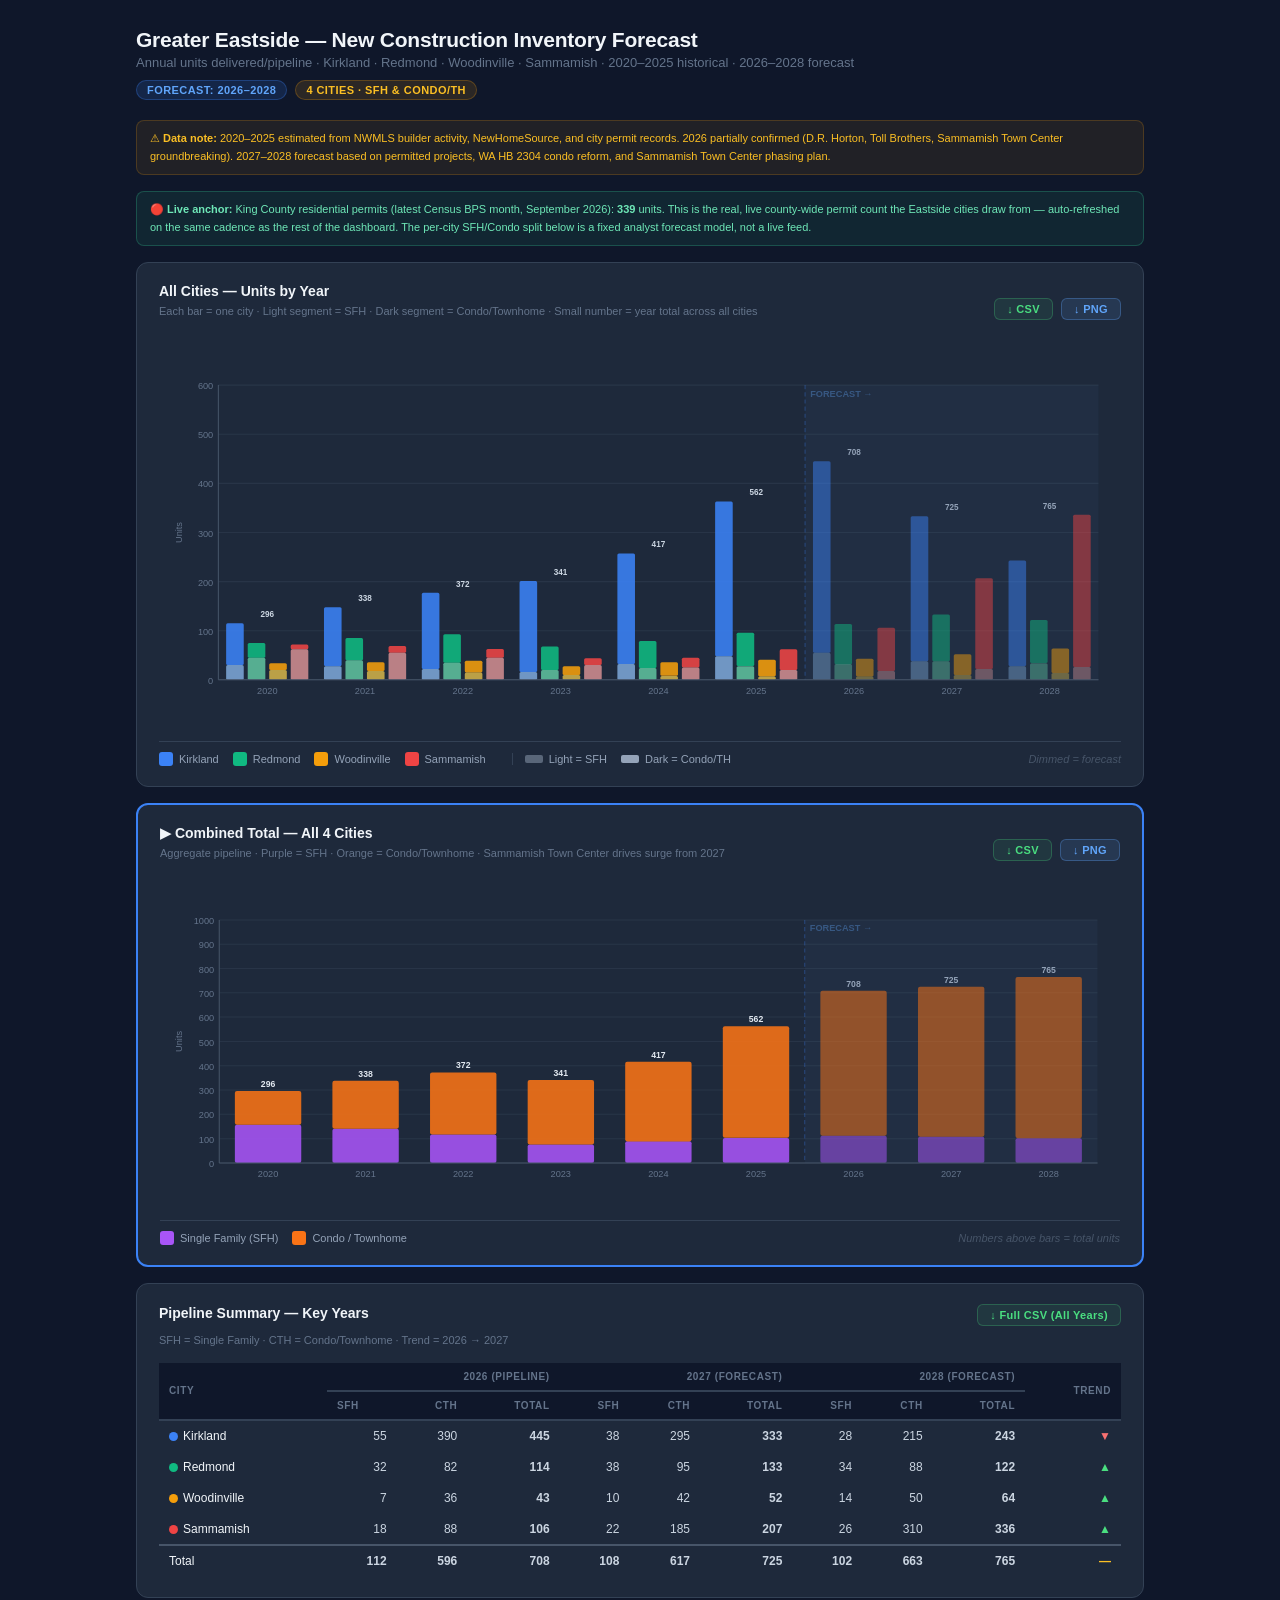
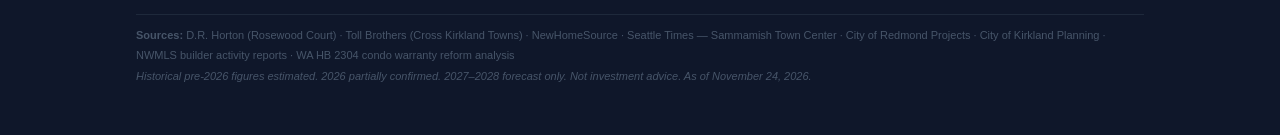
==== commit f9d47d85: "chore: auto-update economic data 2026-11-24 03:58 UTC" ====
--- a/presentations/eastside_nc_forecast.html
+++ b/presentations/eastside_nc_forecast.html
@@ -48,7 +48,7 @@
 </div>
 
 <!-- LIVE ANCHOR: auto-updated by scripts/update-data.js on the dashboard's data cadence -->
-<div class="note" id="live-anchor" style="background:rgba(52,211,153,.08);border-color:rgba(52,211,153,.25);color:#6ee7b7" data-updated="2026-11-23">
+<div class="note" id="live-anchor" style="background:rgba(52,211,153,.08);border-color:rgba(52,211,153,.25);color:#6ee7b7" data-updated="2026-11-24">
   &#128308; <strong>Live anchor:</strong> King County residential permits (latest Census BPS month, <span id="kc-month">September 2026</span>): <strong id="kc-permits">339</strong> units.
   This is the real, live county-wide permit count the Eastside cities draw from &mdash; auto-refreshed on the same cadence as the rest of the dashboard. The per-city SFH/Condo split below is a fixed analyst forecast model, not a live feed.
 </div>
@@ -135,7 +135,7 @@
   D.R. Horton (Rosewood Court) &middot; Toll Brothers (Cross Kirkland Towns) &middot; NewHomeSource &middot;
   Seattle Times — Sammamish Town Center &middot; City of Redmond Projects &middot; City of Kirkland Planning &middot;
   NWMLS builder activity reports &middot; WA HB 2304 condo warranty reform analysis
-  <br><em>Historical pre-2026 figures estimated. 2026 partially confirmed. 2027–2028 forecast only. Not investment advice. As of <span id="asof-date">November 23, 2026</span>.</em>
+  <br><em>Historical pre-2026 figures estimated. 2026 partially confirmed. 2027–2028 forecast only. Not investment advice. As of <span id="asof-date">November 24, 2026</span>.</em>
 </div>
 
 <script>
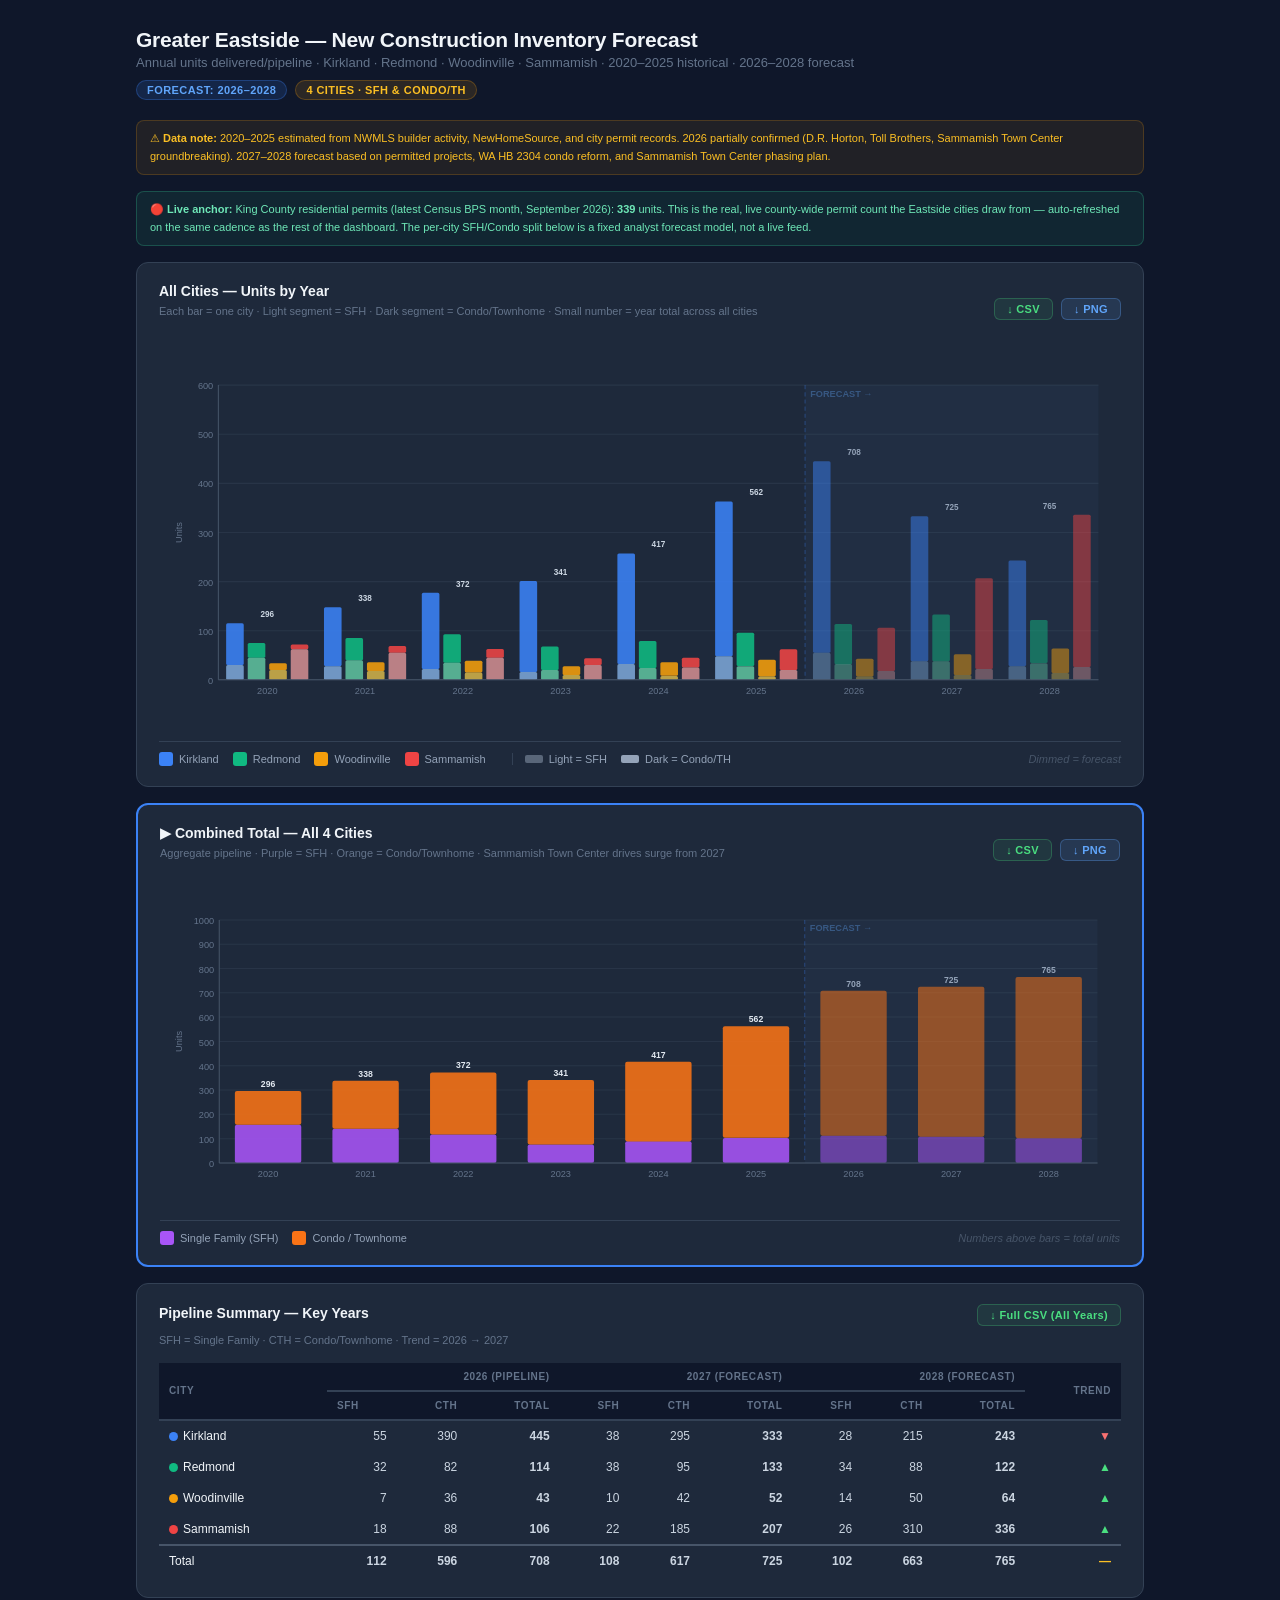
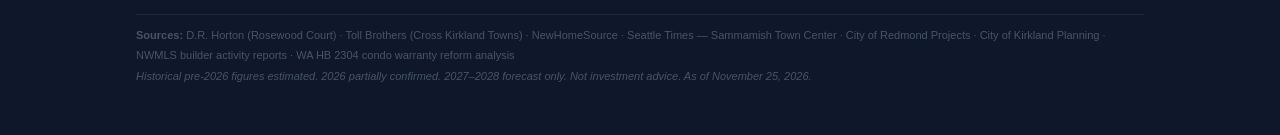
==== commit 7ccee17a: "chore: auto-update economic data 2026-11-25 02:04 UTC" ====
--- a/presentations/eastside_nc_forecast.html
+++ b/presentations/eastside_nc_forecast.html
@@ -48,7 +48,7 @@
 </div>
 
 <!-- LIVE ANCHOR: auto-updated by scripts/update-data.js on the dashboard's data cadence -->
-<div class="note" id="live-anchor" style="background:rgba(52,211,153,.08);border-color:rgba(52,211,153,.25);color:#6ee7b7" data-updated="2026-11-24">
+<div class="note" id="live-anchor" style="background:rgba(52,211,153,.08);border-color:rgba(52,211,153,.25);color:#6ee7b7" data-updated="2026-11-25">
   &#128308; <strong>Live anchor:</strong> King County residential permits (latest Census BPS month, <span id="kc-month">September 2026</span>): <strong id="kc-permits">339</strong> units.
   This is the real, live county-wide permit count the Eastside cities draw from &mdash; auto-refreshed on the same cadence as the rest of the dashboard. The per-city SFH/Condo split below is a fixed analyst forecast model, not a live feed.
 </div>
@@ -135,7 +135,7 @@
   D.R. Horton (Rosewood Court) &middot; Toll Brothers (Cross Kirkland Towns) &middot; NewHomeSource &middot;
   Seattle Times — Sammamish Town Center &middot; City of Redmond Projects &middot; City of Kirkland Planning &middot;
   NWMLS builder activity reports &middot; WA HB 2304 condo warranty reform analysis
-  <br><em>Historical pre-2026 figures estimated. 2026 partially confirmed. 2027–2028 forecast only. Not investment advice. As of <span id="asof-date">November 24, 2026</span>.</em>
+  <br><em>Historical pre-2026 figures estimated. 2026 partially confirmed. 2027–2028 forecast only. Not investment advice. As of <span id="asof-date">November 25, 2026</span>.</em>
 </div>
 
 <script>
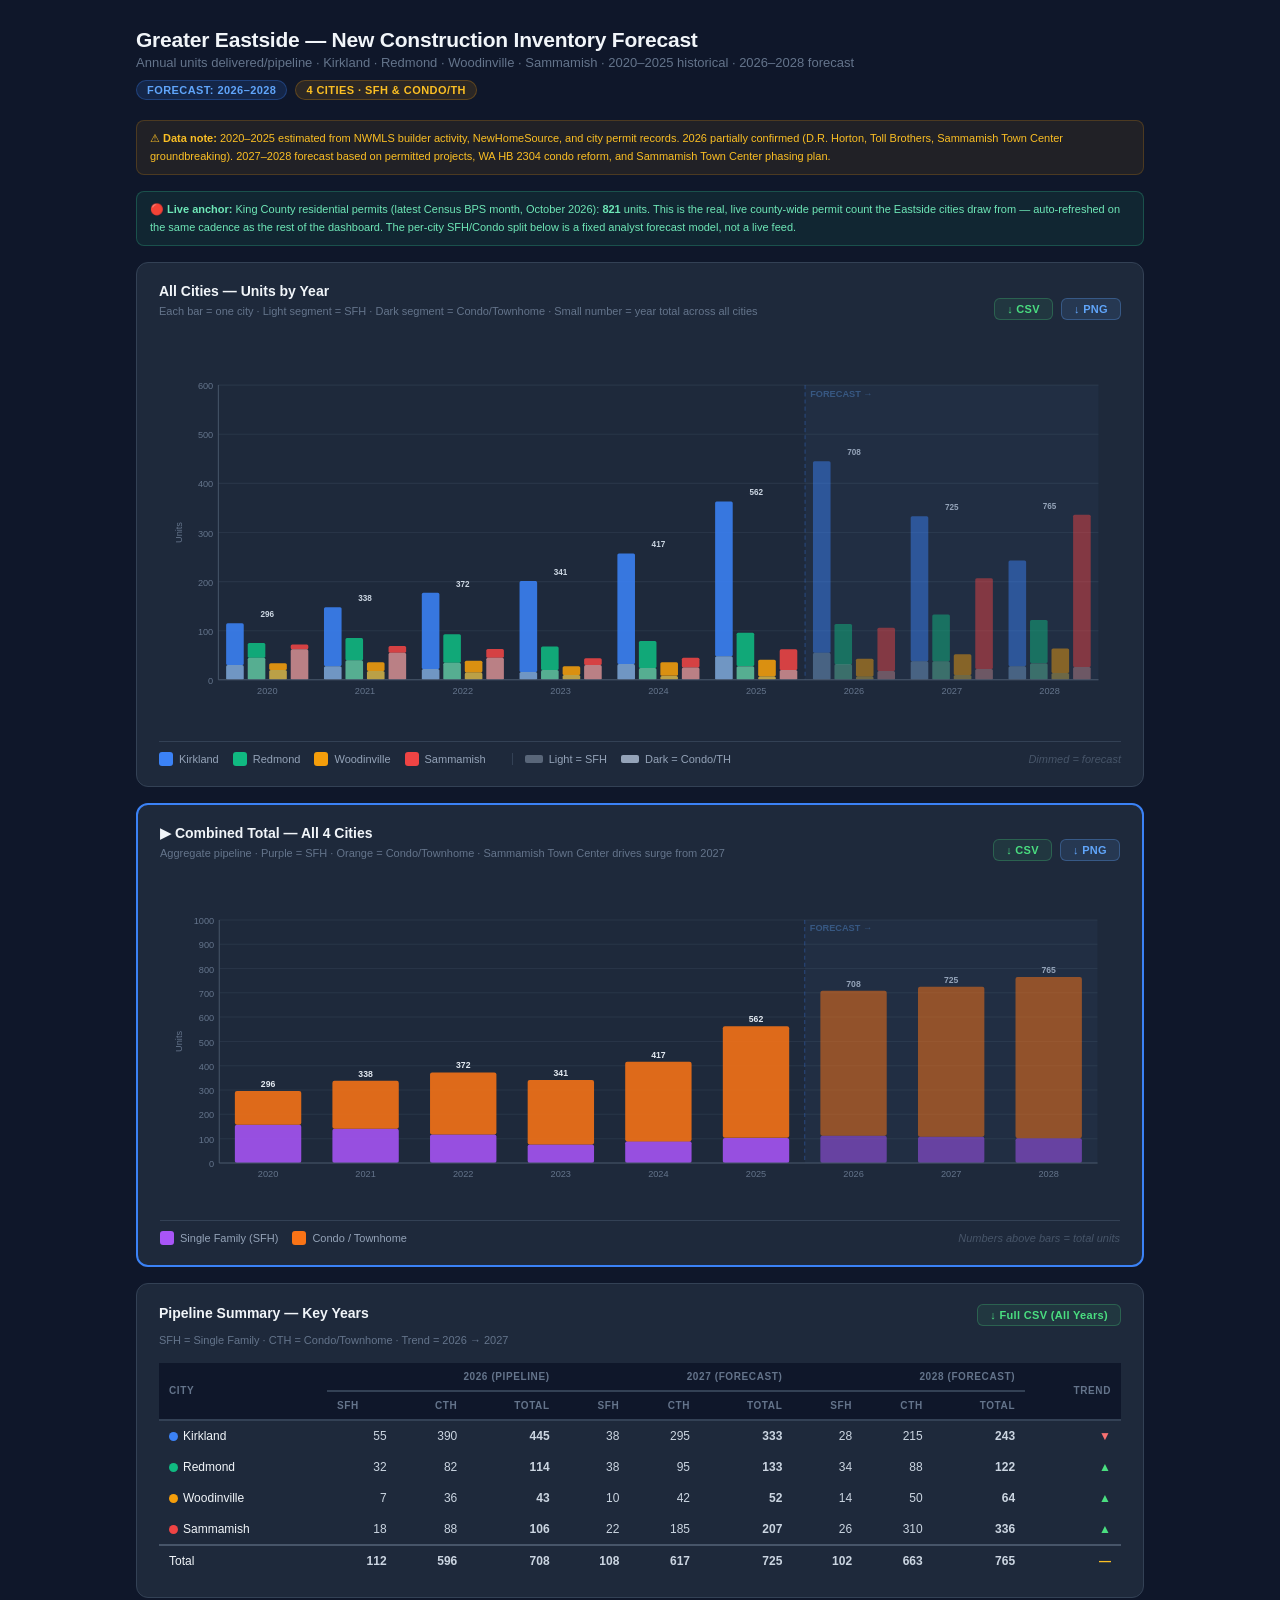
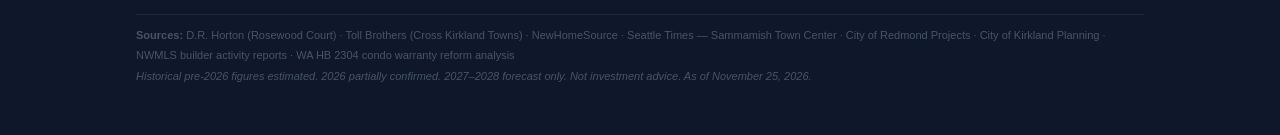
==== commit d047e539: "chore: auto-update economic data 2026-11-25 16:52 UTC" ====
--- a/presentations/eastside_nc_forecast.html
+++ b/presentations/eastside_nc_forecast.html
@@ -49,7 +49,7 @@
 
 <!-- LIVE ANCHOR: auto-updated by scripts/update-data.js on the dashboard's data cadence -->
 <div class="note" id="live-anchor" style="background:rgba(52,211,153,.08);border-color:rgba(52,211,153,.25);color:#6ee7b7" data-updated="2026-11-25">
-  &#128308; <strong>Live anchor:</strong> King County residential permits (latest Census BPS month, <span id="kc-month">September 2026</span>): <strong id="kc-permits">339</strong> units.
+  &#128308; <strong>Live anchor:</strong> King County residential permits (latest Census BPS month, <span id="kc-month">October 2026</span>): <strong id="kc-permits">821</strong> units.
   This is the real, live county-wide permit count the Eastside cities draw from &mdash; auto-refreshed on the same cadence as the rest of the dashboard. The per-city SFH/Condo split below is a fixed analyst forecast model, not a live feed.
 </div>
 
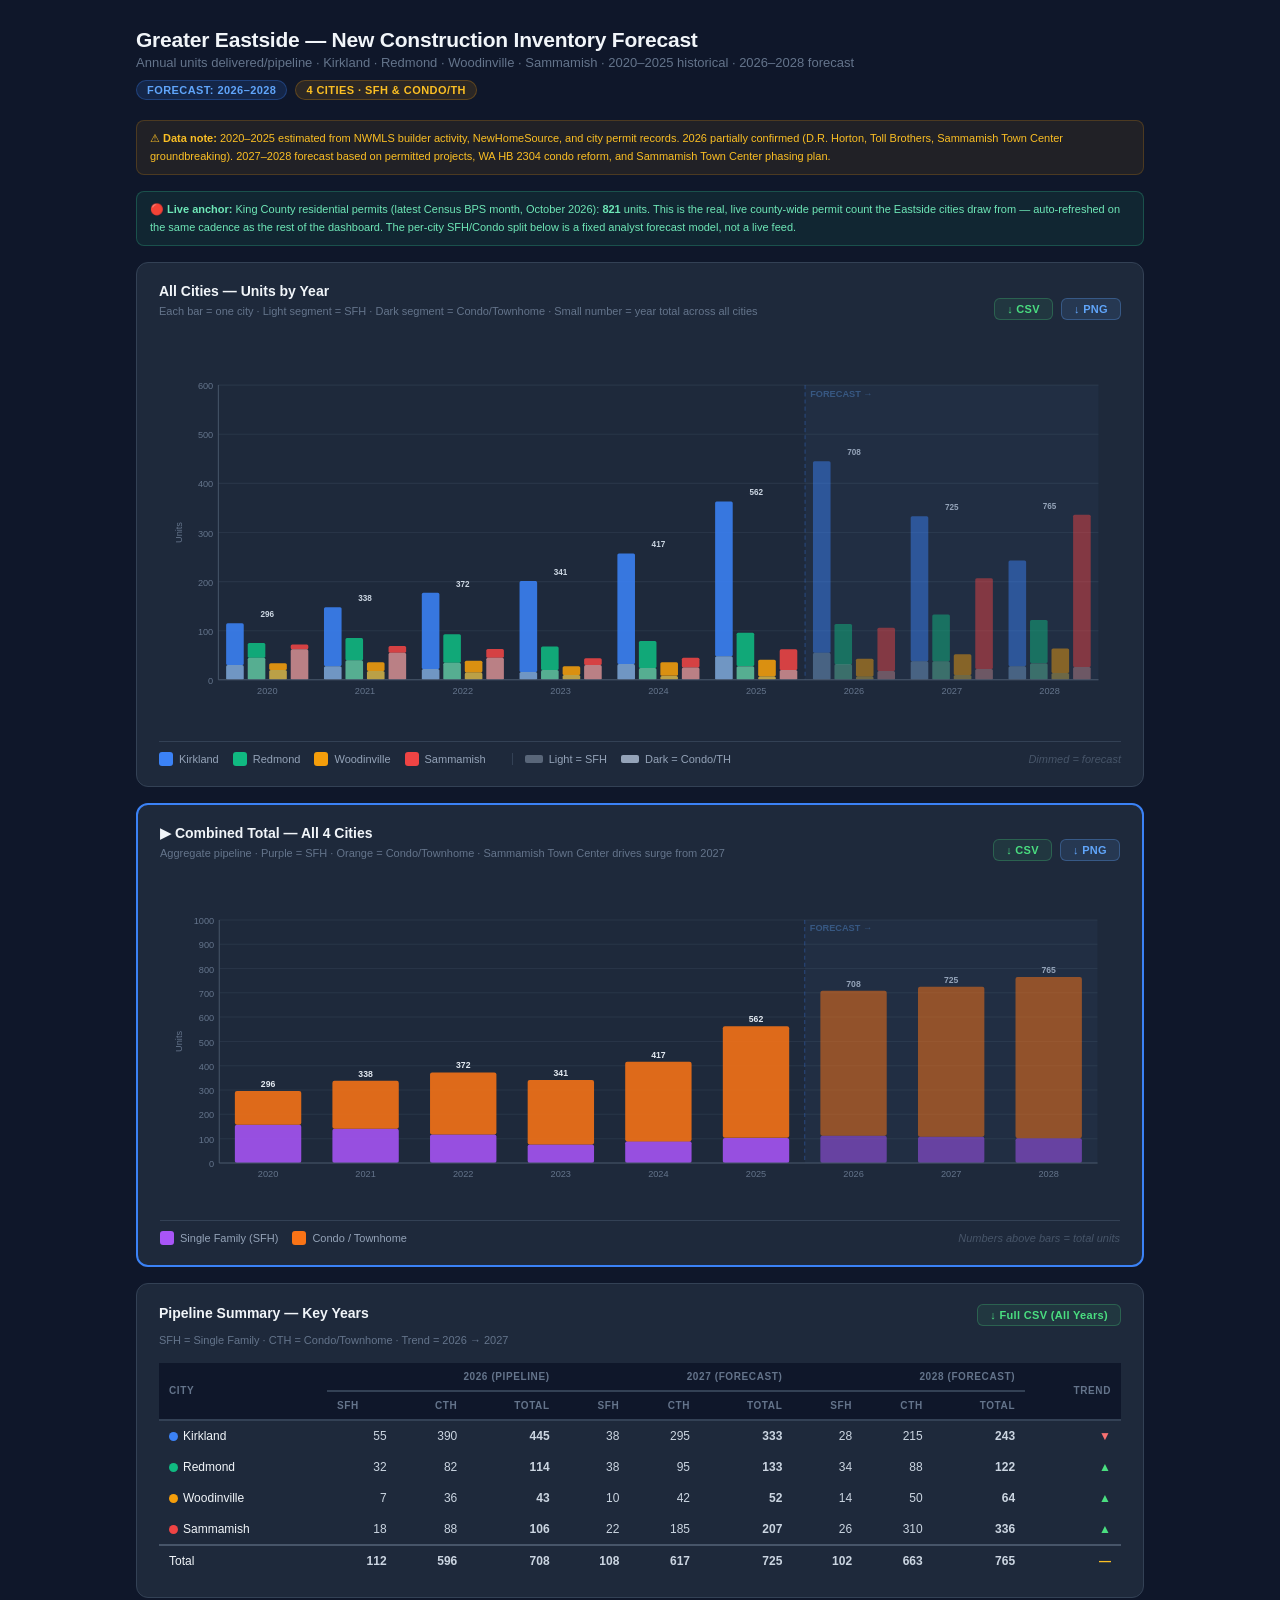
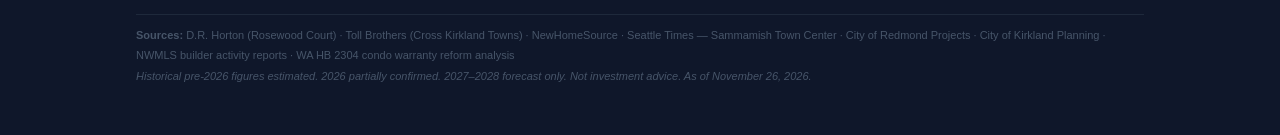
==== commit d3fd3937: "chore: auto-update economic data 2026-11-26 01:38 UTC" ====
--- a/presentations/eastside_nc_forecast.html
+++ b/presentations/eastside_nc_forecast.html
@@ -48,7 +48,7 @@
 </div>
 
 <!-- LIVE ANCHOR: auto-updated by scripts/update-data.js on the dashboard's data cadence -->
-<div class="note" id="live-anchor" style="background:rgba(52,211,153,.08);border-color:rgba(52,211,153,.25);color:#6ee7b7" data-updated="2026-11-25">
+<div class="note" id="live-anchor" style="background:rgba(52,211,153,.08);border-color:rgba(52,211,153,.25);color:#6ee7b7" data-updated="2026-11-26">
   &#128308; <strong>Live anchor:</strong> King County residential permits (latest Census BPS month, <span id="kc-month">October 2026</span>): <strong id="kc-permits">821</strong> units.
   This is the real, live county-wide permit count the Eastside cities draw from &mdash; auto-refreshed on the same cadence as the rest of the dashboard. The per-city SFH/Condo split below is a fixed analyst forecast model, not a live feed.
 </div>
@@ -135,7 +135,7 @@
   D.R. Horton (Rosewood Court) &middot; Toll Brothers (Cross Kirkland Towns) &middot; NewHomeSource &middot;
   Seattle Times — Sammamish Town Center &middot; City of Redmond Projects &middot; City of Kirkland Planning &middot;
   NWMLS builder activity reports &middot; WA HB 2304 condo warranty reform analysis
-  <br><em>Historical pre-2026 figures estimated. 2026 partially confirmed. 2027–2028 forecast only. Not investment advice. As of <span id="asof-date">November 25, 2026</span>.</em>
+  <br><em>Historical pre-2026 figures estimated. 2026 partially confirmed. 2027–2028 forecast only. Not investment advice. As of <span id="asof-date">November 26, 2026</span>.</em>
 </div>
 
 <script>
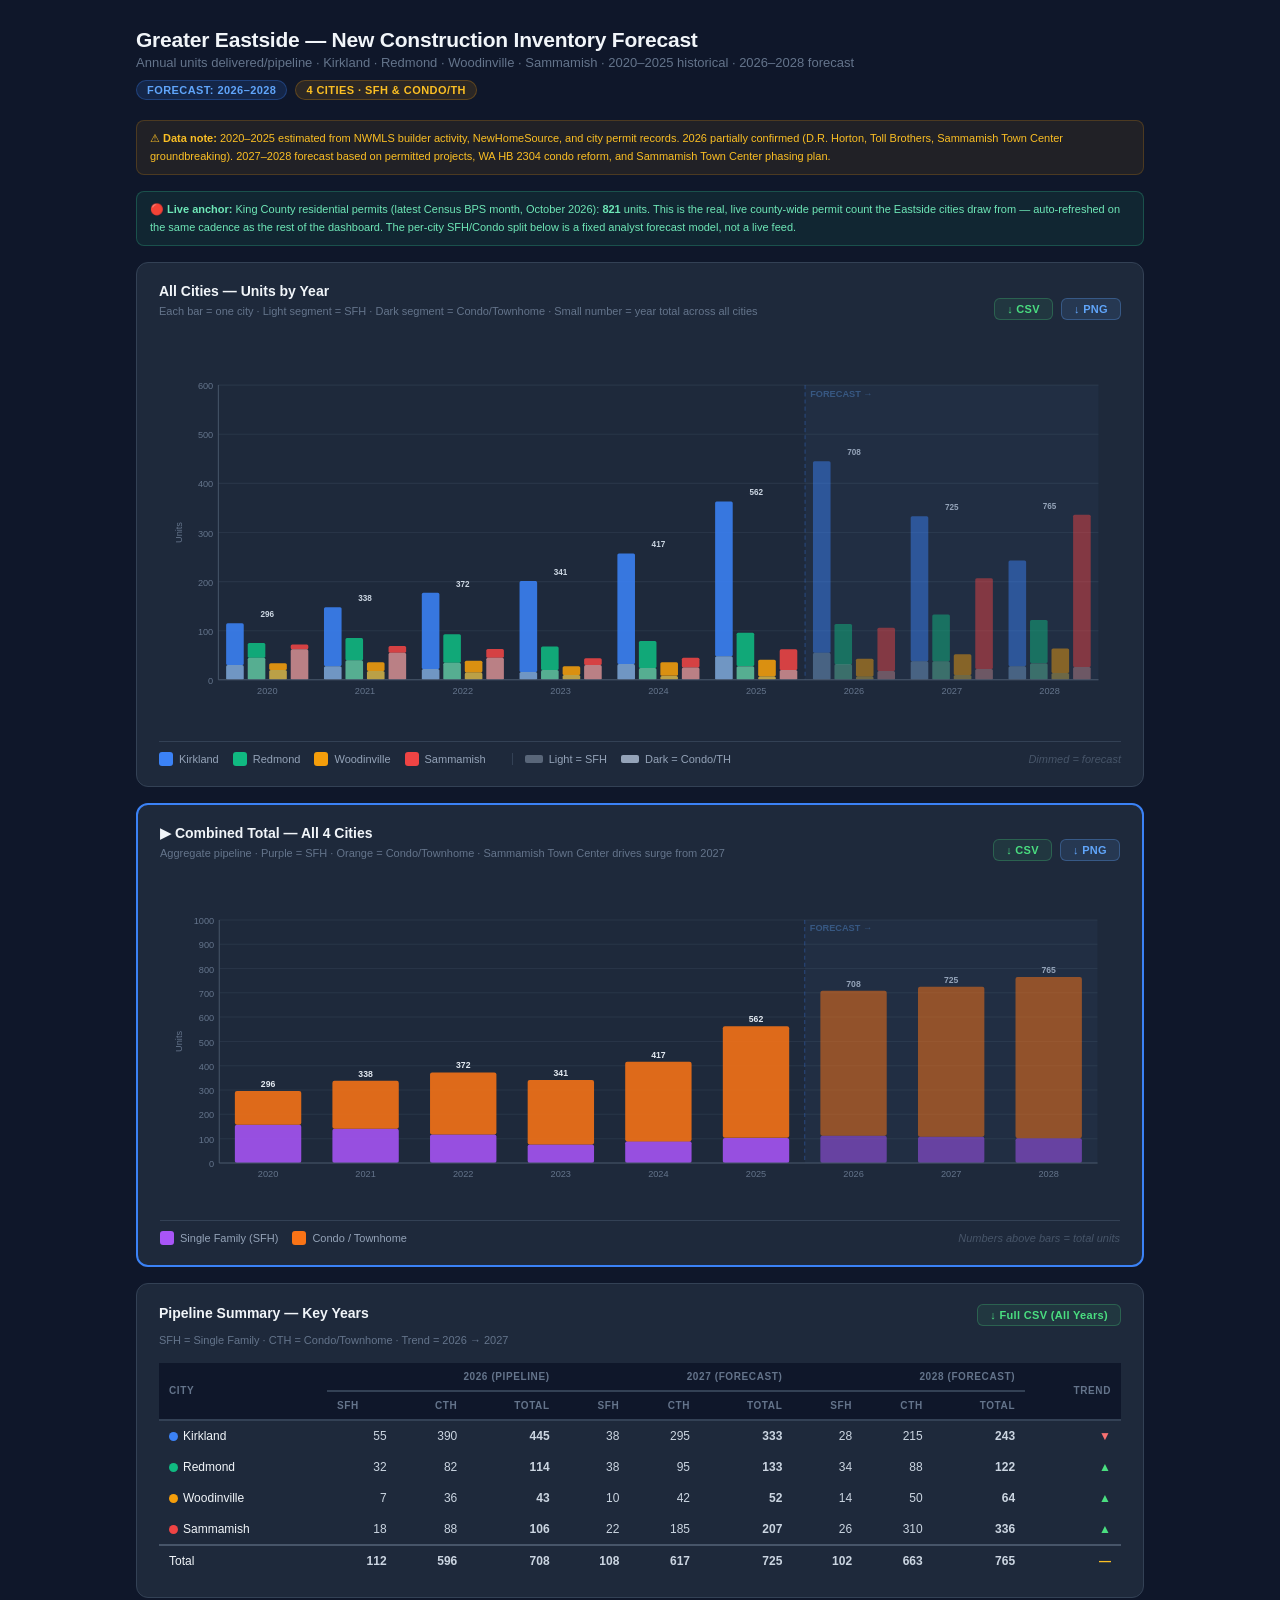
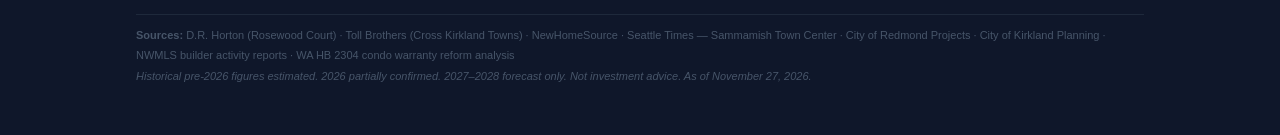
==== commit 7ee06797: "chore: auto-update economic data 2026-11-27 01:31 UTC" ====
--- a/presentations/eastside_nc_forecast.html
+++ b/presentations/eastside_nc_forecast.html
@@ -48,7 +48,7 @@
 </div>
 
 <!-- LIVE ANCHOR: auto-updated by scripts/update-data.js on the dashboard's data cadence -->
-<div class="note" id="live-anchor" style="background:rgba(52,211,153,.08);border-color:rgba(52,211,153,.25);color:#6ee7b7" data-updated="2026-11-26">
+<div class="note" id="live-anchor" style="background:rgba(52,211,153,.08);border-color:rgba(52,211,153,.25);color:#6ee7b7" data-updated="2026-11-27">
   &#128308; <strong>Live anchor:</strong> King County residential permits (latest Census BPS month, <span id="kc-month">October 2026</span>): <strong id="kc-permits">821</strong> units.
   This is the real, live county-wide permit count the Eastside cities draw from &mdash; auto-refreshed on the same cadence as the rest of the dashboard. The per-city SFH/Condo split below is a fixed analyst forecast model, not a live feed.
 </div>
@@ -135,7 +135,7 @@
   D.R. Horton (Rosewood Court) &middot; Toll Brothers (Cross Kirkland Towns) &middot; NewHomeSource &middot;
   Seattle Times — Sammamish Town Center &middot; City of Redmond Projects &middot; City of Kirkland Planning &middot;
   NWMLS builder activity reports &middot; WA HB 2304 condo warranty reform analysis
-  <br><em>Historical pre-2026 figures estimated. 2026 partially confirmed. 2027–2028 forecast only. Not investment advice. As of <span id="asof-date">November 26, 2026</span>.</em>
+  <br><em>Historical pre-2026 figures estimated. 2026 partially confirmed. 2027–2028 forecast only. Not investment advice. As of <span id="asof-date">November 27, 2026</span>.</em>
 </div>
 
 <script>
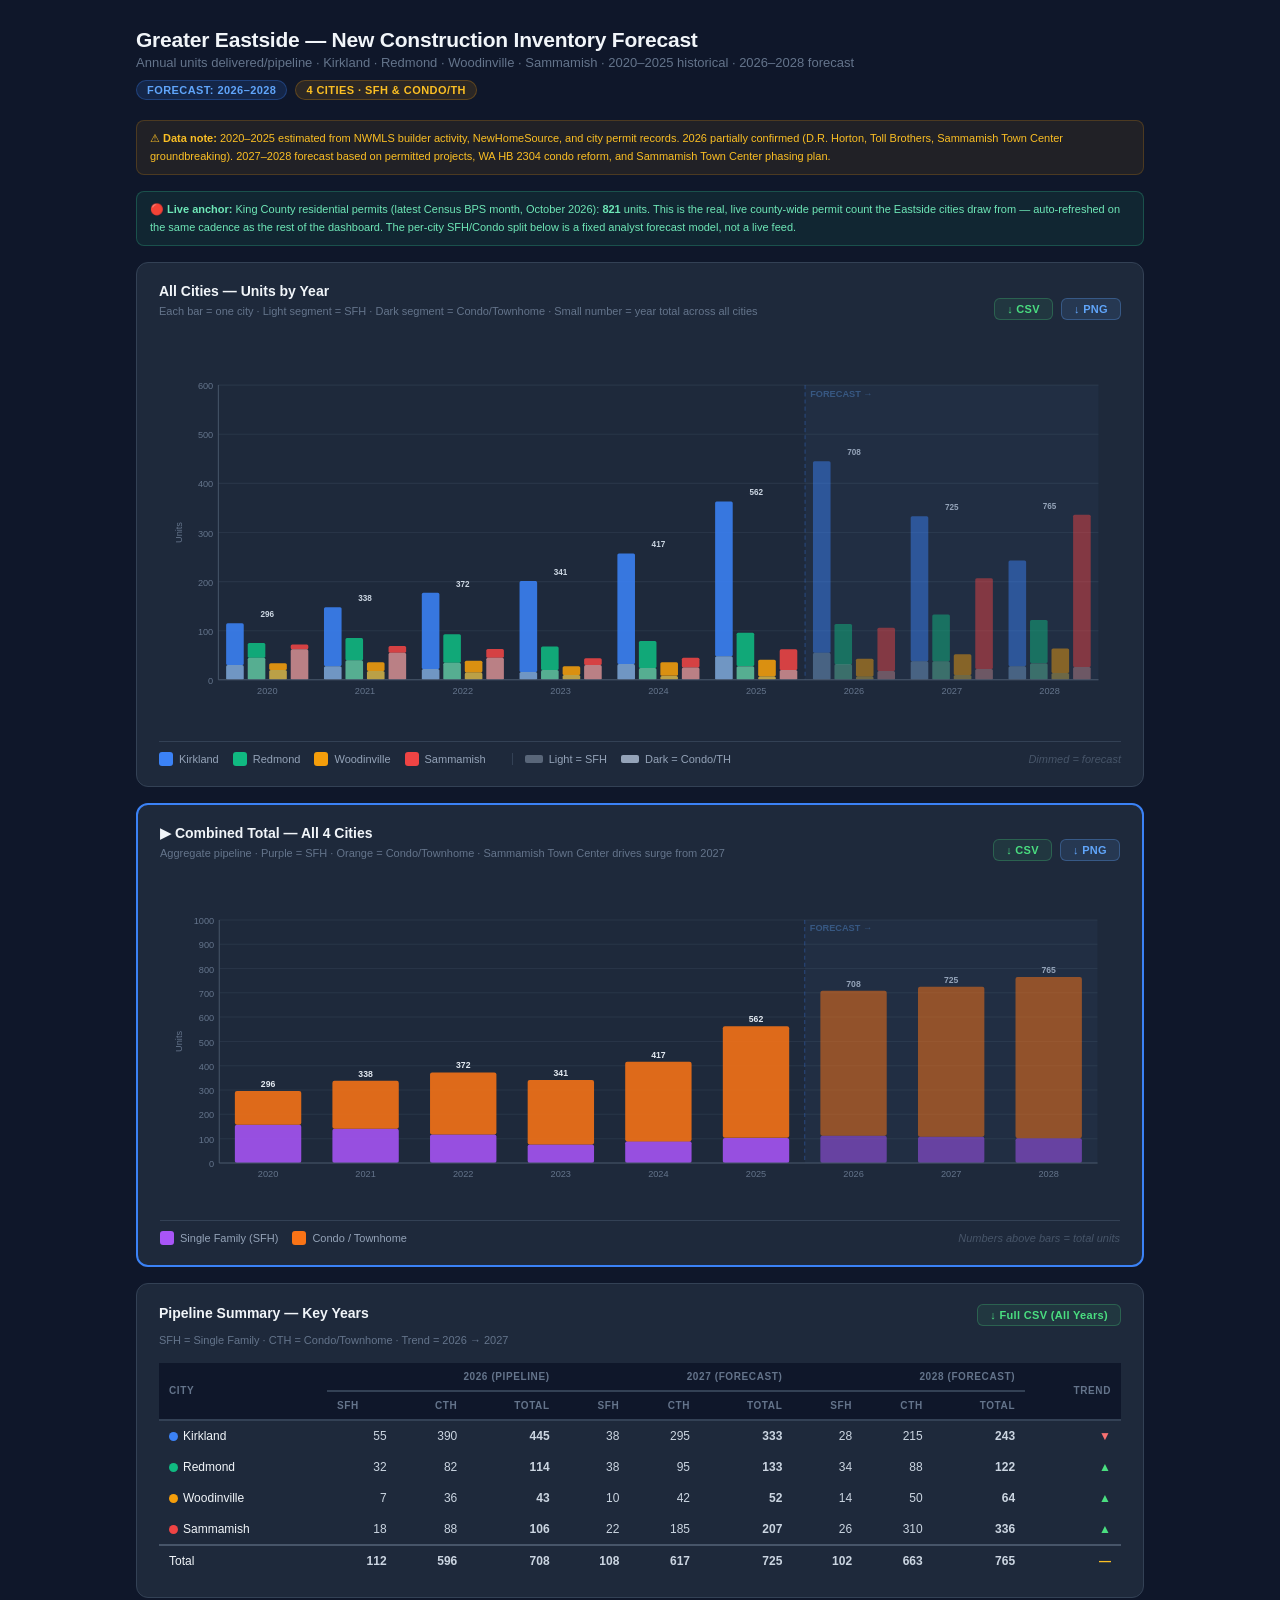
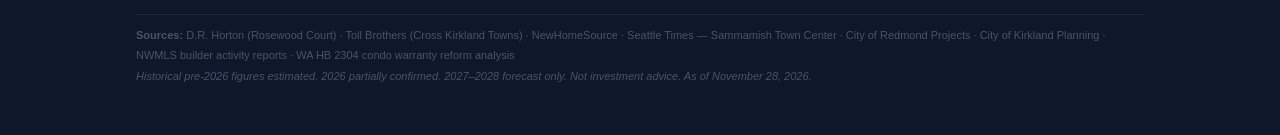
==== commit 39e462b9: "chore: auto-update economic data 2026-11-28 01:10 UTC" ====
--- a/presentations/eastside_nc_forecast.html
+++ b/presentations/eastside_nc_forecast.html
@@ -48,7 +48,7 @@
 </div>
 
 <!-- LIVE ANCHOR: auto-updated by scripts/update-data.js on the dashboard's data cadence -->
-<div class="note" id="live-anchor" style="background:rgba(52,211,153,.08);border-color:rgba(52,211,153,.25);color:#6ee7b7" data-updated="2026-11-27">
+<div class="note" id="live-anchor" style="background:rgba(52,211,153,.08);border-color:rgba(52,211,153,.25);color:#6ee7b7" data-updated="2026-11-28">
   &#128308; <strong>Live anchor:</strong> King County residential permits (latest Census BPS month, <span id="kc-month">October 2026</span>): <strong id="kc-permits">821</strong> units.
   This is the real, live county-wide permit count the Eastside cities draw from &mdash; auto-refreshed on the same cadence as the rest of the dashboard. The per-city SFH/Condo split below is a fixed analyst forecast model, not a live feed.
 </div>
@@ -135,7 +135,7 @@
   D.R. Horton (Rosewood Court) &middot; Toll Brothers (Cross Kirkland Towns) &middot; NewHomeSource &middot;
   Seattle Times — Sammamish Town Center &middot; City of Redmond Projects &middot; City of Kirkland Planning &middot;
   NWMLS builder activity reports &middot; WA HB 2304 condo warranty reform analysis
-  <br><em>Historical pre-2026 figures estimated. 2026 partially confirmed. 2027–2028 forecast only. Not investment advice. As of <span id="asof-date">November 27, 2026</span>.</em>
+  <br><em>Historical pre-2026 figures estimated. 2026 partially confirmed. 2027–2028 forecast only. Not investment advice. As of <span id="asof-date">November 28, 2026</span>.</em>
 </div>
 
 <script>
